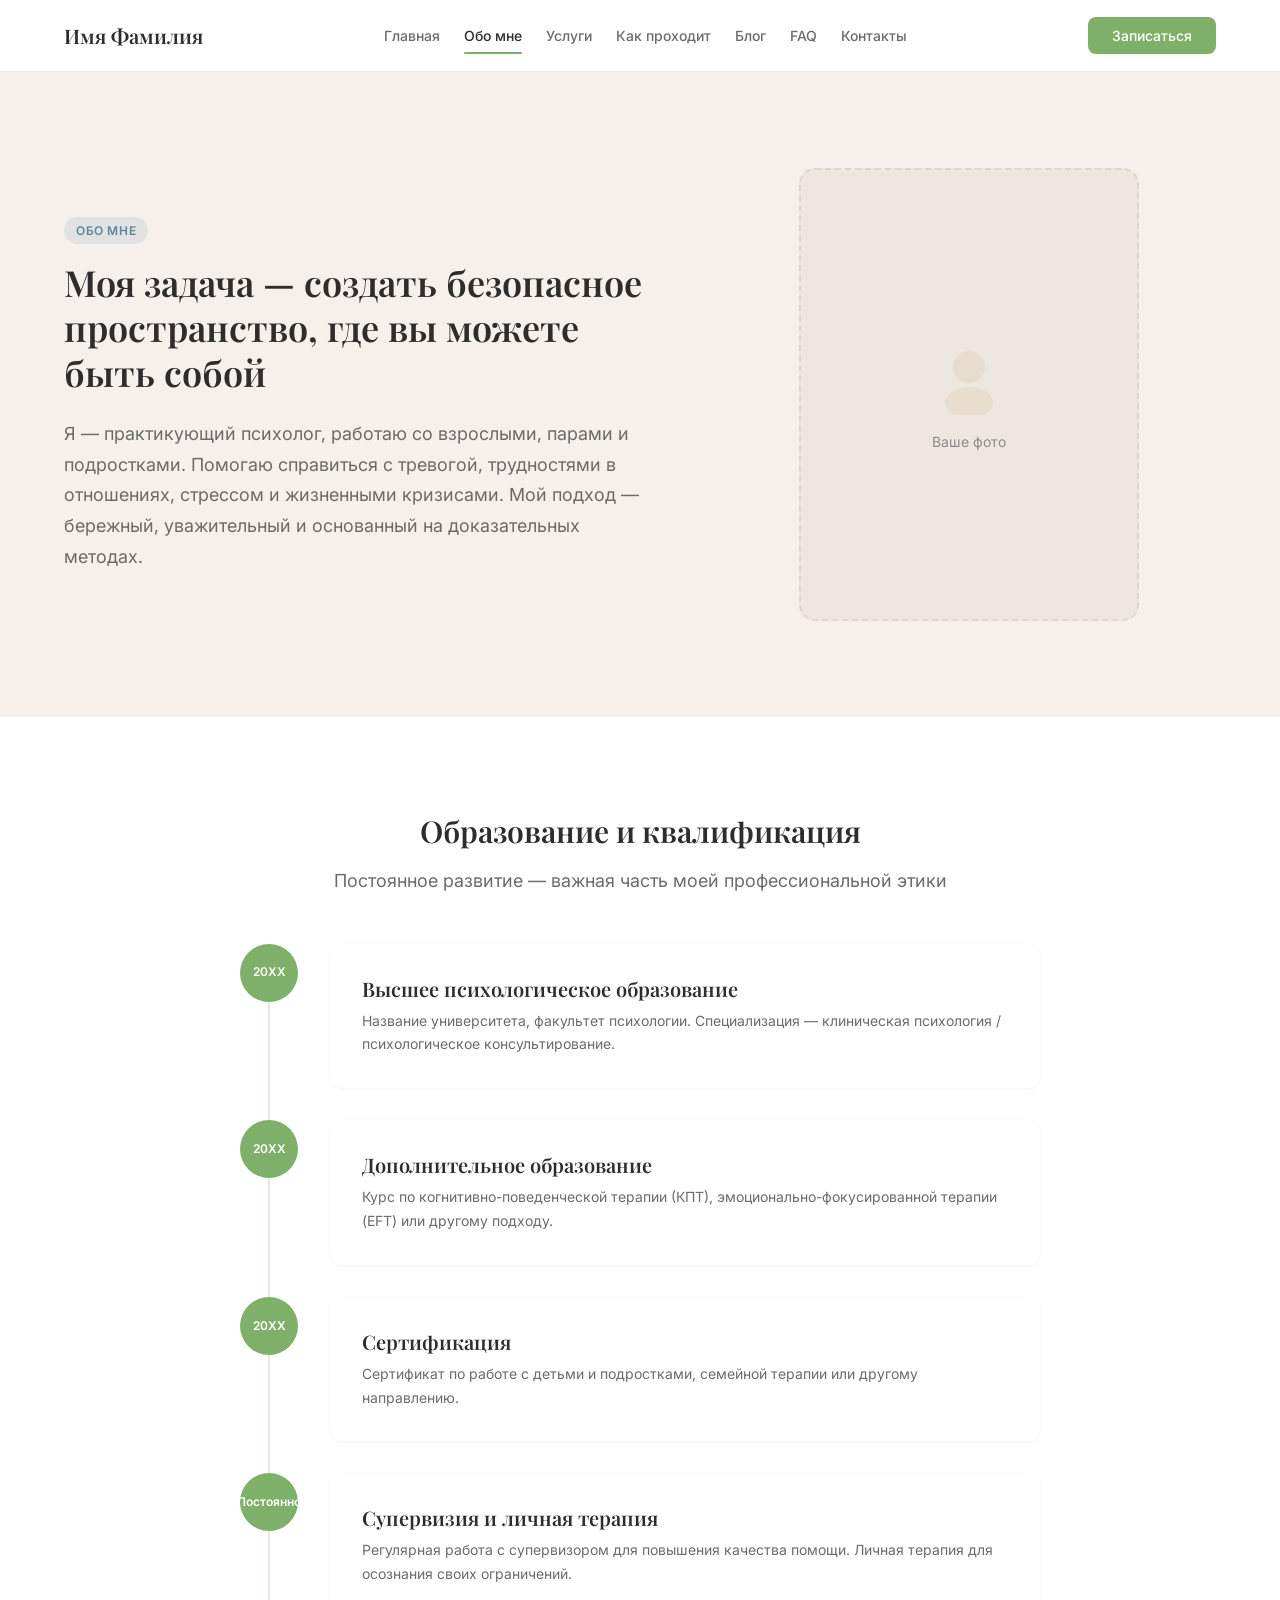
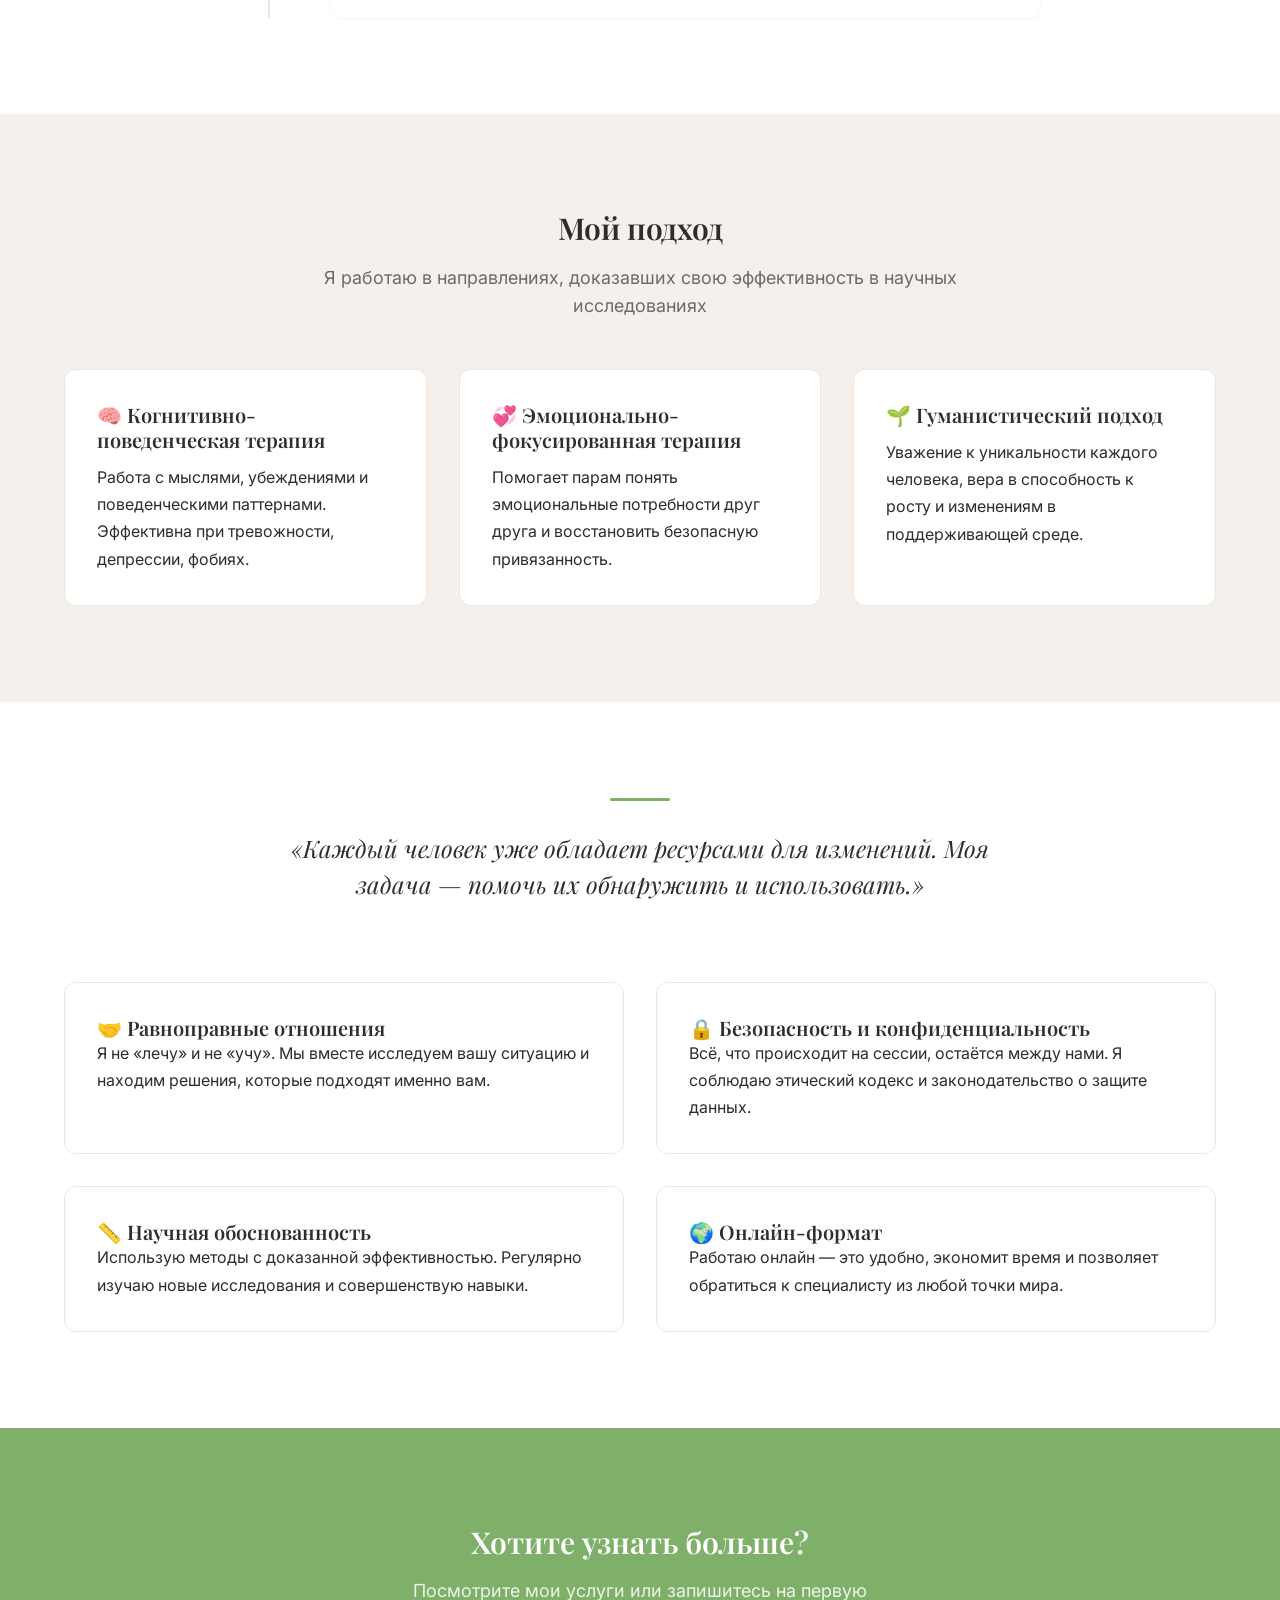
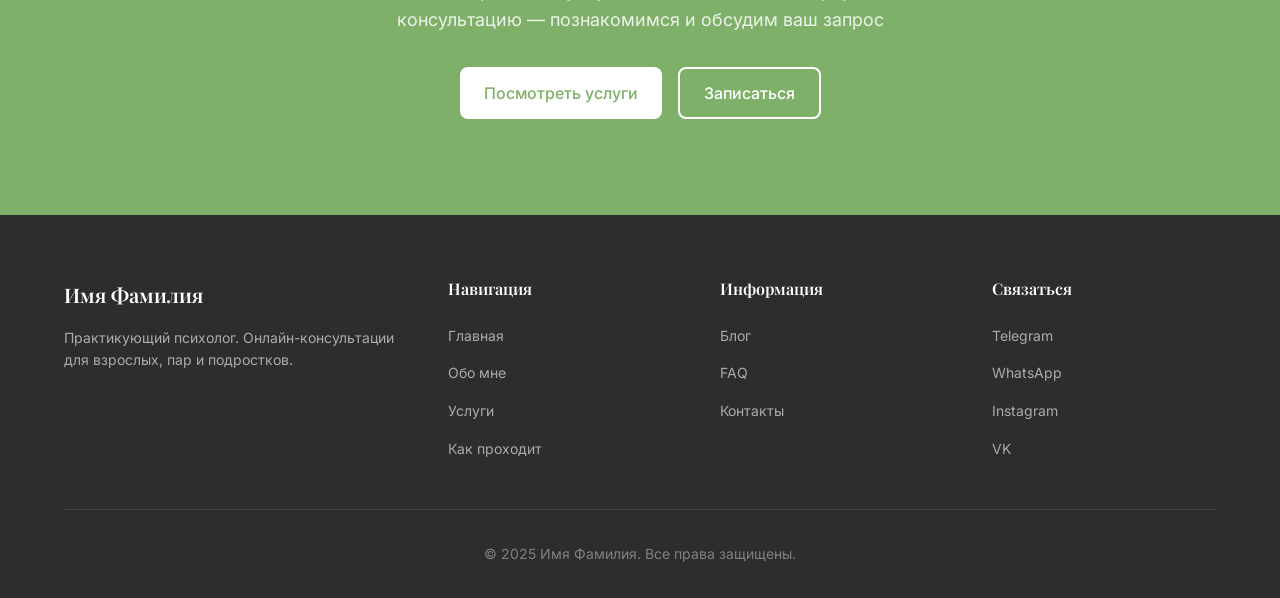
==== site/about.html @ a3698bfa "Initial commit: psychologist website" ====
<!DOCTYPE html>
<html lang="ru">
<head>
  <meta charset="UTF-8">
  <meta name="viewport" content="width=device-width, initial-scale=1.0">
  <meta name="description" content="Обо мне — образование, опыт, подход в работе психолога. Более X лет практики, регулярная супервизия, доказательные методы.">
  <meta property="og:title" content="Обо мне — Психолог онлайн">
  <meta property="og:description" content="Образование, опыт и подход в работе">
  <title>Обо мне — Психолог онлайн</title>
  <link rel="preconnect" href="https://fonts.googleapis.com">
  <link rel="preconnect" href="https://fonts.gstatic.com" crossorigin>
  <link href="https://fonts.googleapis.com/css2?family=Inter:wght@400;500;600&family=Playfair+Display:wght@500;600;700&display=swap" rel="stylesheet">
  <link rel="stylesheet" href="css/base.css">
  <link rel="stylesheet" href="css/components.css">
  <link rel="stylesheet" href="css/layout.css">
  <link rel="stylesheet" href="css/pages/about.css">
  <link rel="stylesheet" href="css/responsive.css">
</head>
<body>

  <!-- ========== HEADER ========== -->
  <header class="header">
    <div class="container header__inner">
      <a href="index.html" class="header__logo">Имя Фамилия</a>
      <nav class="header__nav">
        <ul class="header__nav-list">
          <li><a href="index.html" class="header__nav-link">Главная</a></li>
          <li><a href="about.html" class="header__nav-link header__nav-link--active">Обо мне</a></li>
          <li><a href="services.html" class="header__nav-link">Услуги</a></li>
          <li><a href="how-it-works.html" class="header__nav-link">Как проходит</a></li>
          <li><a href="blog.html" class="header__nav-link">Блог</a></li>
          <li><a href="faq.html" class="header__nav-link">FAQ</a></li>
          <li><a href="contact.html" class="header__nav-link">Контакты</a></li>
        </ul>
      </nav>
      <a href="contact.html" class="btn btn--primary header__cta">Записаться</a>
      <button class="burger" aria-label="Открыть меню">
        <span class="burger__line"></span>
        <span class="burger__line"></span>
        <span class="burger__line"></span>
      </button>
    </div>
  </header>

  <!-- Mobile Menu -->
  <div class="mobile-menu">
    <ul class="mobile-menu__list">
      <li><a href="index.html" class="mobile-menu__link">Главная</a></li>
      <li><a href="about.html" class="mobile-menu__link">Обо мне</a></li>
      <li><a href="services.html" class="mobile-menu__link">Услуги</a></li>
      <li><a href="how-it-works.html" class="mobile-menu__link">Как проходит</a></li>
      <li><a href="blog.html" class="mobile-menu__link">Блог</a></li>
      <li><a href="faq.html" class="mobile-menu__link">FAQ</a></li>
      <li><a href="contact.html" class="mobile-menu__link">Контакты</a></li>
    </ul>
    <a href="contact.html" class="btn btn--primary btn--full mobile-menu__cta">Записаться на консультацию</a>
  </div>

  <!-- ========== HERO ========== -->
  <section class="page-hero">
    <div class="container">
      <div class="page-hero__inner">
        <div class="page-hero__content">
          <span class="badge badge--blue">Обо мне</span>
          <h1>Моя задача — создать безопасное пространство, где вы можете быть собой</h1>
          <p>
            Я — практикующий психолог, работаю со взрослыми, парами и подростками.
            Помогаю справиться с тревогой, трудностями в отношениях, стрессом и жизненными кризисами.
            Мой подход — бережный, уважительный и основанный на доказательных методах.
          </p>
        </div>
        <div class="page-hero__image">
          <div class="page-hero__image-placeholder">
            <svg viewBox="0 0 200 200" fill="none" xmlns="http://www.w3.org/2000/svg">
              <circle cx="100" cy="80" r="40" fill="#D4A574" opacity="0.3"/>
              <ellipse cx="100" cy="170" rx="60" ry="40" fill="#D4A574" opacity="0.3"/>
            </svg>
            <span>Ваше фото</span>
          </div>
        </div>
      </div>
    </div>
  </section>

  <!-- ========== EDUCATION ========== -->
  <section class="section section--bg">
    <div class="container">
      <div class="section__header">
        <h2 class="section__title">Образование и квалификация</h2>
        <p class="section__subtitle">Постоянное развитие — важная часть моей профессиональной этики</p>
      </div>
      <div class="timeline">
        <div class="timeline__item">
          <div class="timeline__year">20XX</div>
          <div class="timeline__content card">
            <h4>Высшее психологическое образование</h4>
            <p>Название университета, факультет психологии. Специализация — клиническая психология / психологическое консультирование.</p>
          </div>
        </div>
        <div class="timeline__item">
          <div class="timeline__year">20XX</div>
          <div class="timeline__content card">
            <h4>Дополнительное образование</h4>
            <p>Курс по когнитивно-поведенческой терапии (КПТ), эмоционально-фокусированной терапии (EFT) или другому подходу.</p>
          </div>
        </div>
        <div class="timeline__item">
          <div class="timeline__year">20XX</div>
          <div class="timeline__content card">
            <h4>Сертификация</h4>
            <p>Сертификат по работе с детьми и подростками, семейной терапии или другому направлению.</p>
          </div>
        </div>
        <div class="timeline__item">
          <div class="timeline__year">Постоянно</div>
          <div class="timeline__content card">
            <h4>Супервизия и личная терапия</h4>
            <p>Регулярная работа с супервизором для повышения качества помощи. Личная терапия для осознания своих ограничений.</p>
          </div>
        </div>
      </div>
    </div>
  </section>

  <!-- ========== APPROACH ========== -->
  <section class="section">
    <div class="container">
      <div class="section__header">
        <h2 class="section__title">Мой подход</h2>
        <p class="section__subtitle">Я работаю в направлениях, доказавших свою эффективность в научных исследованиях</p>
      </div>
      <div class="grid grid--3">
        <div class="card card--flat">
          <h3 style="font-size: var(--text-xl); margin-bottom: var(--space-sm);">🧠 Когнитивно-поведенческая терапия</h3>
          <p>Работа с мыслями, убеждениями и поведенческими паттернами. Эффективна при тревожности, депрессии, фобиях.</p>
        </div>
        <div class="card card--flat">
          <h3 style="font-size: var(--text-xl); margin-bottom: var(--space-sm);">💞 Эмоционально-фокусированная терапия</h3>
          <p>Помогает парам понять эмоциональные потребности друг друга и восстановить безопасную привязанность.</p>
        </div>
        <div class="card card--flat">
          <h3 style="font-size: var(--text-xl); margin-bottom: var(--space-sm);">🌱 Гуманистический подход</h3>
          <p>Уважение к уникальности каждого человека, вера в способность к росту и изменениям в поддерживающей среде.</p>
        </div>
      </div>
    </div>
  </section>

  <!-- ========== PHILOSOPHY ========== -->
  <section class="section section--bg">
    <div class="container">
      <div class="philosophy">
        <blockquote class="philosophy__quote">
          «Каждый человек уже обладает ресурсами для изменений. Моя задача — помочь их обнаружить и использовать.»
        </blockquote>
        <div class="grid grid--2" style="margin-top: var(--space-2xl);">
          <div class="card card--flat">
            <h4>🤝 Равноправные отношения</h4>
            <p>Я не «лечу» и не «учу». Мы вместе исследуем вашу ситуацию и находим решения, которые подходят именно вам.</p>
          </div>
          <div class="card card--flat">
            <h4>🔒 Безопасность и конфиденциальность</h4>
            <p>Всё, что происходит на сессии, остаётся между нами. Я соблюдаю этический кодекс и законодательство о защите данных.</p>
          </div>
          <div class="card card--flat">
            <h4>📏 Научная обоснованность</h4>
            <p>Использую методы с доказанной эффективностью. Регулярно изучаю новые исследования и совершенствую навыки.</p>
          </div>
          <div class="card card--flat">
            <h4>🌍 Онлайн-формат</h4>
            <p>Работаю онлайн — это удобно, экономит время и позволяет обратиться к специалисту из любой точки мира.</p>
          </div>
        </div>
      </div>
    </div>
  </section>

  <!-- ========== CTA ========== -->
  <section class="section" style="background-color: var(--color-accent-green); color: #FFFFFF;">
    <div class="container text-center">
      <h2 class="section__title" style="color: #FFFFFF;">Хотите узнать больше?</h2>
      <p class="section__subtitle" style="color: rgba(255,255,255,0.85); max-width: 560px; margin: 0 auto var(--space-xl);">
        Посмотрите мои услуги или запишитесь на первую консультацию — познакомимся и обсудим ваш запрос
      </p>
      <div style="display: flex; gap: var(--space-md); justify-content: center; flex-wrap: wrap;">
        <a href="services.html" class="btn" style="background-color: #FFFFFF; color: var(--color-accent-green);">Посмотреть услуги</a>
        <a href="contact.html" class="btn btn--secondary" style="border-color: #FFFFFF; color: #FFFFFF;">Записаться</a>
      </div>
    </div>
  </section>

  <!-- ========== FOOTER ========== -->
  <footer class="footer">
    <div class="container">
      <div class="footer__inner">
        <div class="footer__brand">
          <div class="footer__logo">Имя Фамилия</div>
          <p>Практикующий психолог. Онлайн-консультации для взрослых, пар и подростков.</p>
        </div>
        <div>
          <h4 class="footer__title">Навигация</h4>
          <ul class="footer__list">
            <li><a href="index.html" class="footer__link">Главная</a></li>
            <li><a href="about.html" class="footer__link">Обо мне</a></li>
            <li><a href="services.html" class="footer__link">Услуги</a></li>
            <li><a href="how-it-works.html" class="footer__link">Как проходит</a></li>
          </ul>
        </div>
        <div>
          <h4 class="footer__title">Информация</h4>
          <ul class="footer__list">
            <li><a href="blog.html" class="footer__link">Блог</a></li>
            <li><a href="faq.html" class="footer__link">FAQ</a></li>
            <li><a href="contact.html" class="footer__link">Контакты</a></li>
          </ul>
        </div>
        <div>
          <h4 class="footer__title">Связаться</h4>
          <ul class="footer__list">
            <li><a href="https://t.me/username" class="footer__link" target="_blank" rel="noopener">Telegram</a></li>
            <li><a href="https://wa.me/79001234567" class="footer__link" target="_blank" rel="noopener">WhatsApp</a></li>
            <li><a href="https://instagram.com/username" class="footer__link" target="_blank" rel="noopener">Instagram</a></li>
            <li><a href="https://vk.com/username" class="footer__link" target="_blank" rel="noopener">VK</a></li>
          </ul>
        </div>
      </div>
      <div class="footer__bottom">
        <p>&copy; 2025 Имя Фамилия. Все права защищены.</p>
      </div>
    </div>
  </footer>

  <script src="js/main.js"></script>
</body>
</html>
---- site/css/base.css ----
/* ============================================
   BASE STYLES & CSS CUSTOM PROPERTIES
   Сайт психолога — базовые стили
   ============================================ */

/* --- Reset & Base --- */
*,
*::before,
*::after {
  box-sizing: border-box;
  margin: 0;
  padding: 0;
}

html {
  font-size: 100%;
  scroll-behavior: smooth;
  -webkit-font-smoothing: antialiased;
  -moz-osx-font-smoothing: grayscale;
}

body {
  font-family: var(--font-body);
  font-size: var(--text-base);
  line-height: 1.6;
  color: var(--color-text-primary);
  background-color: var(--color-bg-primary);
}

img {
  max-width: 100%;
  height: auto;
  display: block;
}

a {
  color: inherit;
  text-decoration: none;
  transition: color var(--transition-fast);
}

a:hover {
  color: var(--color-accent-green);
}

ul,
ol {
  list-style: none;
}

button {
  font: inherit;
  cursor: pointer;
  border: none;
  background: none;
}

input,
textarea,
select {
  font: inherit;
}

/* --- CSS Custom Properties --- */
:root {
  /* Colors */
  --color-bg-primary: #F5F0EB;
  --color-bg-secondary: #FFFFFF;
  --color-bg-accent: #EDE7E0;
  --color-text-primary: #2D2D2D;
  --color-text-secondary: #6B6B6B;
  --color-text-light: #8A8A8A;
  --color-accent-green: #7FB069;
  --color-accent-green-hover: #6A9A56;
  --color-accent-blue: #6B9DAD;
  --color-accent-blue-hover: #5A8A9A;
  --color-accent-warm: #D4A574;
  --color-border: #E0D5CC;
  --color-border-light: #EDE7E0;

  /* Typography */
  --font-body: 'Inter', system-ui, -apple-system, BlinkMacSystemFont, 'Segoe UI', Roboto, sans-serif;
  --font-heading: 'Playfair Display', Georgia, 'Times New Roman', serif;

  --text-xs: 0.75rem;    /* 12px */
  --text-sm: 0.875rem;   /* 14px */
  --text-base: 1rem;     /* 16px */
  --text-lg: 1.125rem;   /* 18px */
  --text-xl: 1.25rem;    /* 20px */
  --text-2xl: 1.5rem;    /* 24px */
  --text-3xl: 1.875rem;  /* 30px */
  --text-4xl: 2.25rem;   /* 36px */
  --text-5xl: 3rem;      /* 48px */

  /* Spacing */
  --space-2xs: 0.25rem;  /* 4px */
  --space-xs: 0.5rem;    /* 8px */
  --space-sm: 0.75rem;   /* 12px */
  --space-md: 1rem;      /* 16px */
  --space-lg: 1.5rem;    /* 24px */
  --space-xl: 2rem;      /* 32px */
  --space-2xl: 3rem;     /* 48px */
  --space-3xl: 4rem;     /* 64px */
  --space-4xl: 6rem;     /* 96px */

  /* Border Radius */
  --radius-sm: 6px;
  --radius-md: 8px;
  --radius-lg: 12px;
  --radius-xl: 16px;
  --radius-full: 9999px;

  /* Shadows */
  --shadow-sm: 0 1px 3px rgba(45, 45, 45, 0.06);
  --shadow-md: 0 4px 12px rgba(45, 45, 45, 0.08);
  --shadow-lg: 0 8px 24px rgba(45, 45, 45, 0.1);
  --shadow-xl: 0 12px 32px rgba(45, 45, 45, 0.12);

  /* Transitions */
  --transition-fast: 150ms ease;
  --transition-base: 250ms ease;
  --transition-slow: 400ms ease;

  /* Z-index layers */
  --z-dropdown: 100;
  --z-sticky: 200;
  --z-overlay: 300;
  --z-modal: 400;
  --z-toast: 500;

  /* Layout */
  --max-width: 1200px;
  --header-height: 72px;
}

/* --- Typography --- */
h1,
h2,
h3,
h4,
h5,
h6 {
  font-family: var(--font-heading);
  font-weight: 600;
  line-height: 1.25;
  color: var(--color-text-primary);
}

h1 {
  font-size: var(--text-4xl);
}

h2 {
  font-size: var(--text-3xl);
}

h3 {
  font-size: var(--text-2xl);
}

h4 {
  font-size: var(--text-xl);
}

p {
  margin-bottom: var(--space-md);
  line-height: 1.7;
}

p:last-child {
  margin-bottom: 0;
}

/* --- Utility Classes --- */
.container {
  width: 100%;
  max-width: var(--max-width);
  margin: 0 auto;
  padding: 0 var(--space-lg);
}

.text-center {
  text-align: center;
}

.sr-only {
  position: absolute;
  width: 1px;
  height: 1px;
  padding: 0;
  margin: -1px;
  overflow: hidden;
  clip: rect(0, 0, 0, 0);
  white-space: nowrap;
  border: 0;
}
---- site/css/components.css ----
/* ============================================
   COMPONENTS
   Кнопки, карточки, формы и др.
   ============================================ */

/* --- Page Hero (shared across pages) --- */
.page-hero {
    padding: var(--space-4xl) 0;
}

.page-hero__center {
    text-align: center;
    max-width: 700px;
    margin: 0 auto;
}

.page-hero__center .badge {
    margin-bottom: var(--space-md);
    display: inline-block;
}

.page-hero__center h1 {
    margin-bottom: var(--space-md);
}

.page-hero__center p {
    font-size: var(--text-lg);
    color: var(--color-text-secondary);
    line-height: 1.7;
}

@media (max-width: 767px) {
    .page-hero {
        padding: var(--space-2xl) 0;
    }

    .page-hero__center h1 {
        font-size: var(--text-2xl);
    }

    .page-hero__center p {
        font-size: var(--text-base);
    }
}

/* --- Buttons --- */
.btn {
    display: inline-flex;
    align-items: center;
    justify-content: center;
    gap: var(--space-xs);
    padding: var(--space-sm) var(--space-lg);
    font-size: var(--text-base);
    font-weight: 500;
    line-height: 1.5;
    border-radius: var(--radius-md);
    transition: all var(--transition-base);
    cursor: pointer;
    text-align: center;
    white-space: nowrap;
}

.btn--primary {
    background-color: var(--color-accent-green);
    color: #ffffff;
    box-shadow: var(--shadow-sm);
}

.btn--primary:hover {
    background-color: var(--color-accent-green-hover);
    box-shadow: var(--shadow-md);
    transform: translateY(-1px);
    color: #ffffff;
}

.btn--secondary {
    background-color: transparent;
    color: var(--color-accent-green);
    border: 2px solid var(--color-accent-green);
}

.btn--secondary:hover {
    background-color: var(--color-accent-green);
    color: #ffffff;
}

.btn--warm {
    background-color: var(--color-accent-warm);
    color: #ffffff;
    box-shadow: var(--shadow-sm);
}

.btn--warm:hover {
    background-color: #c49462;
    box-shadow: var(--shadow-md);
    transform: translateY(-1px);
    color: #ffffff;
}

.btn--large {
    padding: var(--space-md) var(--space-xl);
    font-size: var(--text-lg);
}

.btn--full {
    width: 100%;
}

/* --- Card --- */
.card {
    background-color: var(--color-bg-secondary);
    border-radius: var(--radius-lg);
    padding: var(--space-xl);
    box-shadow: var(--shadow-sm);
    transition:
        box-shadow var(--transition-base),
        transform var(--transition-base);
}

.card:hover {
    box-shadow: var(--shadow-md);
    transform: translateY(-2px);
}

.card--flat {
    box-shadow: none;
    border: 1px solid var(--color-border-light);
}

.card--flat:hover {
    transform: none;
    border-color: var(--color-border);
}

/* --- Service Card --- */
.service-card {
    background-color: var(--color-bg-secondary);
    border-radius: var(--radius-lg);
    padding: var(--space-xl);
    box-shadow: var(--shadow-sm);
    transition: all var(--transition-base);
    text-align: center;
}

.service-card:hover {
    box-shadow: var(--shadow-md);
    transform: translateY(-4px);
}

.service-card__icon {
    width: 56px;
    height: 56px;
    margin: 0 auto var(--space-lg);
    background-color: var(--color-bg-accent);
    border-radius: var(--radius-lg);
    display: flex;
    align-items: center;
    justify-content: center;
    font-size: var(--text-2xl);
}

.service-card__title {
    font-family: var(--font-heading);
    font-size: var(--text-xl);
    margin-bottom: var(--space-sm);
}

.service-card__text {
    color: var(--color-text-secondary);
    font-size: var(--text-sm);
    line-height: 1.6;
    margin-bottom: var(--space-md);
}

.service-card__link {
    color: var(--color-accent-green);
    font-weight: 500;
    font-size: var(--text-sm);
}

.service-card__link:hover {
    color: var(--color-accent-green-hover);
}

/* --- Section --- */
.section {
    padding: var(--space-4xl) 0;
}

.section--sm {
    padding: var(--space-3xl) 0;
}

.section--bg {
    background-color: var(--color-bg-secondary);
}

.section__header {
    text-align: center;
    max-width: 680px;
    margin: 0 auto var(--space-2xl);
}

.section__title {
    margin-bottom: var(--space-md);
}

.section__subtitle {
    color: var(--color-text-secondary);
    font-size: var(--text-lg);
    line-height: 1.6;
}

/* --- Messenger Buttons --- */
.messenger-links {
    display: flex;
    flex-wrap: wrap;
    gap: var(--space-md);
    justify-content: center;
}

.messenger-link {
    display: inline-flex;
    align-items: center;
    gap: var(--space-xs);
    padding: var(--space-sm) var(--space-lg);
    border-radius: var(--radius-full);
    font-size: var(--text-sm);
    font-weight: 500;
    transition: all var(--transition-base);
    text-decoration: none;
}

.messenger-link:hover {
    transform: translateY(-2px);
    text-decoration: none;
}

.messenger-link--telegram {
    background-color: #e8f5fe;
    color: #2aabee;
}

.messenger-link--telegram:hover {
    background-color: #2aabee;
    color: #ffffff;
}

.messenger-link--whatsapp {
    background-color: #e8f8ea;
    color: #25d366;
}

.messenger-link--whatsapp:hover {
    background-color: #25d366;
    color: #ffffff;
}

.messenger-link--instagram {
    background-color: #fdf0f5;
    color: #e4405f;
}

.messenger-link--instagram:hover {
    background-color: #e4405f;
    color: #ffffff;
}

.messenger-link--vk {
    background-color: #ebf0f6;
    color: #4c75a3;
}

.messenger-link--vk:hover {
    background-color: #4c75a3;
    color: #ffffff;
}

.messenger-link--max {
    background-color: #fff3e6;
    color: #f57c00;
}

.messenger-link--max:hover {
    background-color: #f57c00;
    color: #ffffff;
}

.messenger-link__icon {
    width: 20px;
    height: 20px;
}

/* --- Form --- */
.form {
    max-width: 500px;
    margin: 0 auto;
}

.form__group {
    margin-bottom: var(--space-lg);
}

.form__label {
    display: block;
    margin-bottom: var(--space-xs);
    font-size: var(--text-sm);
    font-weight: 500;
    color: var(--color-text-primary);
}

.form__input,
.form__textarea,
.form__select {
    width: 100%;
    padding: var(--space-sm) var(--space-md);
    border: 1px solid var(--color-border);
    border-radius: var(--radius-sm);
    background-color: var(--color-bg-secondary);
    color: var(--color-text-primary);
    transition:
        border-color var(--transition-fast),
        box-shadow var(--transition-fast);
}

.form__input:focus,
.form__textarea:focus,
.form__select:focus {
    outline: none;
    border-color: var(--color-accent-green);
    box-shadow: 0 0 0 3px rgba(127, 176, 105, 0.15);
}

.form__textarea {
    min-height: 120px;
    resize: vertical;
}

.form__error {
    color: #e53935;
    font-size: var(--text-xs);
    margin-top: var(--space-2xs);
}

/* --- Badge --- */
.badge {
    display: inline-block;
    padding: var(--space-2xs) var(--space-sm);
    font-size: var(--text-xs);
    font-weight: 600;
    text-transform: uppercase;
    letter-spacing: 0.05em;
    border-radius: var(--radius-full);
}

.badge--green {
    background-color: rgba(127, 176, 105, 0.15);
    color: var(--color-accent-green-hover);
}

.badge--blue {
    background-color: rgba(107, 157, 173, 0.15);
    color: var(--color-accent-blue-hover);
}

.badge--warm {
    background-color: rgba(212, 165, 116, 0.15);
    color: #b0844f;
}

/* --- Divider --- */
.divider {
    height: 1px;
    background-color: var(--color-border-light);
    border: none;
    margin: var(--space-2xl) 0;
}
---- site/css/layout.css ----
/* ============================================
   LAYOUT
   Хедер, футер, сетка
   ============================================ */

/* --- Header --- */
.header {
  position: sticky;
  top: 0;
  z-index: var(--z-sticky);
  background-color: var(--color-bg-secondary);
  border-bottom: 1px solid var(--color-border-light);
  height: var(--header-height);
}

.header__inner {
  display: flex;
  align-items: center;
  justify-content: space-between;
  height: 100%;
}

.header__logo {
  font-family: var(--font-heading);
  font-size: var(--text-xl);
  font-weight: 600;
  color: var(--color-text-primary);
}

.header__logo:hover {
  color: var(--color-accent-green);
}

.header__nav {
  display: flex;
  align-items: center;
  gap: var(--space-xl);
}

.header__nav-list {
  display: flex;
  gap: var(--space-lg);
}

.header__nav-link {
  font-size: var(--text-sm);
  font-weight: 500;
  color: var(--color-text-secondary);
  padding: var(--space-xs) 0;
  position: relative;
  transition: color var(--transition-fast);
}

.header__nav-link:hover,
.header__nav-link--active {
  color: var(--color-text-primary);
}

.header__nav-link--active::after {
  content: '';
  position: absolute;
  bottom: -2px;
  left: 0;
  right: 0;
  height: 2px;
  background-color: var(--color-accent-green);
  border-radius: 1px;
}

.header__cta {
  padding: var(--space-xs) var(--space-lg);
  font-size: var(--text-sm);
}

/* --- Burger Menu --- */
.burger {
  display: none;
  flex-direction: column;
  gap: 5px;
  padding: var(--space-xs);
  cursor: pointer;
}

.burger__line {
  display: block;
  width: 24px;
  height: 2px;
  background-color: var(--color-text-primary);
  border-radius: 2px;
  transition: all var(--transition-base);
}

.burger--active .burger__line:nth-child(1) {
  transform: translateY(7px) rotate(45deg);
}

.burger--active .burger__line:nth-child(2) {
  opacity: 0;
}

.burger--active .burger__line:nth-child(3) {
  transform: translateY(-7px) rotate(-45deg);
}

/* --- Mobile Menu --- */
.mobile-menu {
  display: none;
  position: fixed;
  top: var(--header-height);
  left: 0;
  right: 0;
  bottom: 0;
  background-color: var(--color-bg-secondary);
  padding: var(--space-xl);
  z-index: var(--z-sticky);
  overflow-y: auto;
}

.mobile-menu--open {
  display: block;
}

.mobile-menu__list {
  display: flex;
  flex-direction: column;
  gap: var(--space-lg);
}

.mobile-menu__link {
  display: block;
  font-size: var(--text-lg);
  font-weight: 500;
  padding: var(--space-sm) 0;
  border-bottom: 1px solid var(--color-border-light);
  color: var(--color-text-primary);
}

.mobile-menu__cta {
  margin-top: var(--space-xl);
}

/* --- Footer --- */
.footer {
  background-color: var(--color-text-primary);
  color: rgba(255, 255, 255, 0.7);
  padding: var(--space-3xl) 0 var(--space-xl);
}

.footer__inner {
  display: grid;
  grid-template-columns: 1.5fr 1fr 1fr 1fr;
  gap: var(--space-2xl);
}

.footer__brand p {
  color: rgba(255, 255, 255, 0.6);
  font-size: var(--text-sm);
  margin-top: var(--space-md);
  line-height: 1.6;
}

.footer__logo {
  font-family: var(--font-heading);
  font-size: var(--text-xl);
  font-weight: 600;
  color: #FFFFFF;
}

.footer__title {
  font-family: var(--font-heading);
  font-size: var(--text-base);
  font-weight: 600;
  color: #FFFFFF;
  margin-bottom: var(--space-lg);
}

.footer__list {
  display: flex;
  flex-direction: column;
  gap: var(--space-sm);
}

.footer__link {
  font-size: var(--text-sm);
  color: rgba(255, 255, 255, 0.6);
  transition: color var(--transition-fast);
}

.footer__link:hover {
  color: #FFFFFF;
}

.footer__bottom {
  margin-top: var(--space-2xl);
  padding-top: var(--space-xl);
  border-top: 1px solid rgba(255, 255, 255, 0.1);
  text-align: center;
  font-size: var(--text-sm);
  color: rgba(255, 255, 255, 0.4);
}

/* --- Grid --- */
.grid {
  display: grid;
  gap: var(--space-xl);
}

.grid--2 {
  grid-template-columns: repeat(2, 1fr);
}

.grid--3 {
  grid-template-columns: repeat(3, 1fr);
}

.grid--4 {
  grid-template-columns: repeat(4, 1fr);
}

.grid--center {
  align-items: center;
}

/* --- Flex --- */
.flex {
  display: flex;
}

.flex--center {
  align-items: center;
  justify-content: center;
}

.flex--between {
  justify-content: space-between;
}

.flex--wrap {
  flex-wrap: wrap;
}

.flex--column {
  flex-direction: column;
}

.flex--gap-sm {
  gap: var(--space-sm);
}

.flex--gap-md {
  gap: var(--space-md);
}

.flex--gap-lg {
  gap: var(--space-lg);
}

.flex--gap-xl {
  gap: var(--space-xl);
}
---- site/css/pages/about.css ----
/* ============================================
   ABOUT PAGE STYLES
   Страница «Обо мне»
   ============================================ */

/* --- Page Hero --- */
.page-hero {
  padding: var(--space-4xl) 0;
}

.page-hero__inner {
  display: grid;
  grid-template-columns: 1.2fr 1fr;
  gap: var(--space-3xl);
  align-items: center;
}

.page-hero__content .badge {
  margin-bottom: var(--space-md);
  display: inline-block;
}

.page-hero__content h1 {
  margin-bottom: var(--space-lg);
  font-size: var(--text-4xl);
}

.page-hero__content p {
  font-size: var(--text-lg);
  color: var(--color-text-secondary);
  line-height: 1.7;
}

.page-hero__image {
  display: flex;
  justify-content: center;
}

.page-hero__image-placeholder {
  width: 100%;
  max-width: 340px;
  aspect-ratio: 3 / 4;
  background-color: var(--color-bg-accent);
  border-radius: var(--radius-xl);
  display: flex;
  flex-direction: column;
  align-items: center;
  justify-content: center;
  gap: var(--space-md);
  color: var(--color-text-light);
  font-size: var(--text-sm);
  border: 2px dashed var(--color-border);
}

.page-hero__image-placeholder svg {
  width: 80px;
  height: 80px;
  opacity: 0.5;
}

/* --- Timeline --- */
.timeline {
  max-width: 800px;
  margin: 0 auto;
  position: relative;
}

.timeline::before {
  content: '';
  position: absolute;
  left: 28px;
  top: 0;
  bottom: 0;
  width: 2px;
  background-color: var(--color-border-light);
}

.timeline__item {
  display: flex;
  gap: var(--space-xl);
  margin-bottom: var(--space-xl);
  position: relative;
}

.timeline__item:last-child {
  margin-bottom: 0;
}

.timeline__year {
  flex-shrink: 0;
  width: 58px;
  height: 58px;
  border-radius: var(--radius-full);
  background-color: var(--color-accent-green);
  color: #FFFFFF;
  display: flex;
  align-items: center;
  justify-content: center;
  font-size: var(--text-xs);
  font-weight: 600;
  text-align: center;
  line-height: 1.2;
  z-index: 1;
}

.timeline__content {
  flex: 1;
}

.timeline__content h4 {
  margin-bottom: var(--space-xs);
}

.timeline__content p {
  font-size: var(--text-sm);
  color: var(--color-text-secondary);
  margin: 0;
}

/* --- Philosophy --- */
.philosophy__quote {
  font-family: var(--font-heading);
  font-size: var(--text-2xl);
  font-style: italic;
  color: var(--color-text-primary);
  text-align: center;
  max-width: 700px;
  margin: 0 auto;
  line-height: 1.5;
  position: relative;
  padding: var(--space-xl) 0;
}

.philosophy__quote::before {
  content: '';
  position: absolute;
  top: 0;
  left: 50%;
  transform: translateX(-50%);
  width: 60px;
  height: 3px;
  background-color: var(--color-accent-green);
  border-radius: 2px;
}
---- site/css/responsive.css ----
/* ============================================
   RESPONSIVE
   Адаптивность для мобильных и планшетов
   ============================================ */

/* --- Tablet: 768px – 1023px --- */
@media (max-width: 1023px) {
    /* Typography */
    h1 {
        font-size: var(--text-3xl);
    }

    h2 {
        font-size: var(--text-2xl);
    }

    h3 {
        font-size: var(--text-xl);
    }

    /* Sections */
    .section {
        padding: var(--space-3xl) 0;
    }

    .section--sm {
        padding: var(--space-2xl) 0;
    }

    /* Grid */
    .grid--3,
    .grid--4 {
        grid-template-columns: repeat(2, 1fr);
    }

    /* Testimonials */
    .testimonials__grid {
        grid-template-columns: repeat(2, 1fr);
    }

    /* Footer */
    .footer__inner {
        grid-template-columns: 1fr 1fr;
        gap: var(--space-xl);
    }

    /* Header */
    .header__nav {
        display: none;
    }

    .header__cta {
        display: none;
    }

    .burger {
        display: flex;
    }
}

/* --- Mobile: < 768px --- */
@media (max-width: 767px) {
    /* Typography */
    h1 {
        font-size: var(--text-2xl);
    }

    h2 {
        font-size: var(--text-xl);
    }

    h3 {
        font-size: var(--text-lg);
    }

    :root {
        --text-base: 0.9375rem;
    }

    /* Container */
    .container {
        padding: 0 var(--space-md);
    }

    /* Sections */
    .section {
        padding: var(--space-2xl) 0;
    }

    .section--sm {
        padding: var(--space-xl) 0;
    }

    .section__header {
        margin-bottom: var(--space-xl);
    }

    /* Grid */
    .grid--2,
    .grid--3,
    .grid--4 {
        grid-template-columns: 1fr;
    }

    /* Testimonials */
    .testimonials__grid {
        grid-template-columns: 1fr;
    }

    /* Hero */
    .hero__inner {
        grid-template-columns: 1fr;
        text-align: center;
    }

    .hero__image {
        order: -1;
    }

    .hero__image-placeholder {
        max-width: 240px;
        margin: 0 auto;
    }

    /* Footer */
    .footer__inner {
        grid-template-columns: 1fr;
        gap: var(--space-xl);
    }

    /* Header */
    .header {
        height: 64px;
    }

    :root {
        --header-height: 64px;
    }

    .header__logo {
        font-size: var(--text-lg);
    }

    /* Buttons */
    .btn--large {
        padding: var(--space-sm) var(--space-lg);
        font-size: var(--text-base);
    }

    /* Messenger links */
    .messenger-links {
        flex-direction: column;
        align-items: stretch;
    }

    .messenger-link {
        justify-content: center;
    }

    /* Hero */
    .hero__content {
        text-align: center;
    }

    .hero__buttons {
        flex-direction: column;
        align-items: center;
    }

    .hero__buttons .btn {
        width: 100%;
        max-width: 280px;
    }

    /* Service card */
    .service-card {
        padding: var(--space-lg);
    }

    /* Form */
    .form {
        max-width: 100%;
    }
}

/* --- Small mobile: < 480px --- */
@media (max-width: 479px) {
    h1 {
        font-size: var(--text-xl);
    }

    .section__subtitle {
        font-size: var(--text-base);
    }

    .btn {
        padding: var(--space-xs) var(--space-md);
        font-size: var(--text-sm);
    }

    .card {
        padding: var(--space-md);
    }

    .service-card__icon {
        width: 48px;
        height: 48px;
        font-size: var(--text-xl);
    }
}

/* --- Print --- */
@media print {
    .header,
    .footer,
    .burger,
    .mobile-menu {
        display: none !important;
    }

    body {
        background: #fff;
        color: #000;
    }

    a {
        color: #000;
    }

    .section {
        padding: 1rem 0;
    }
}
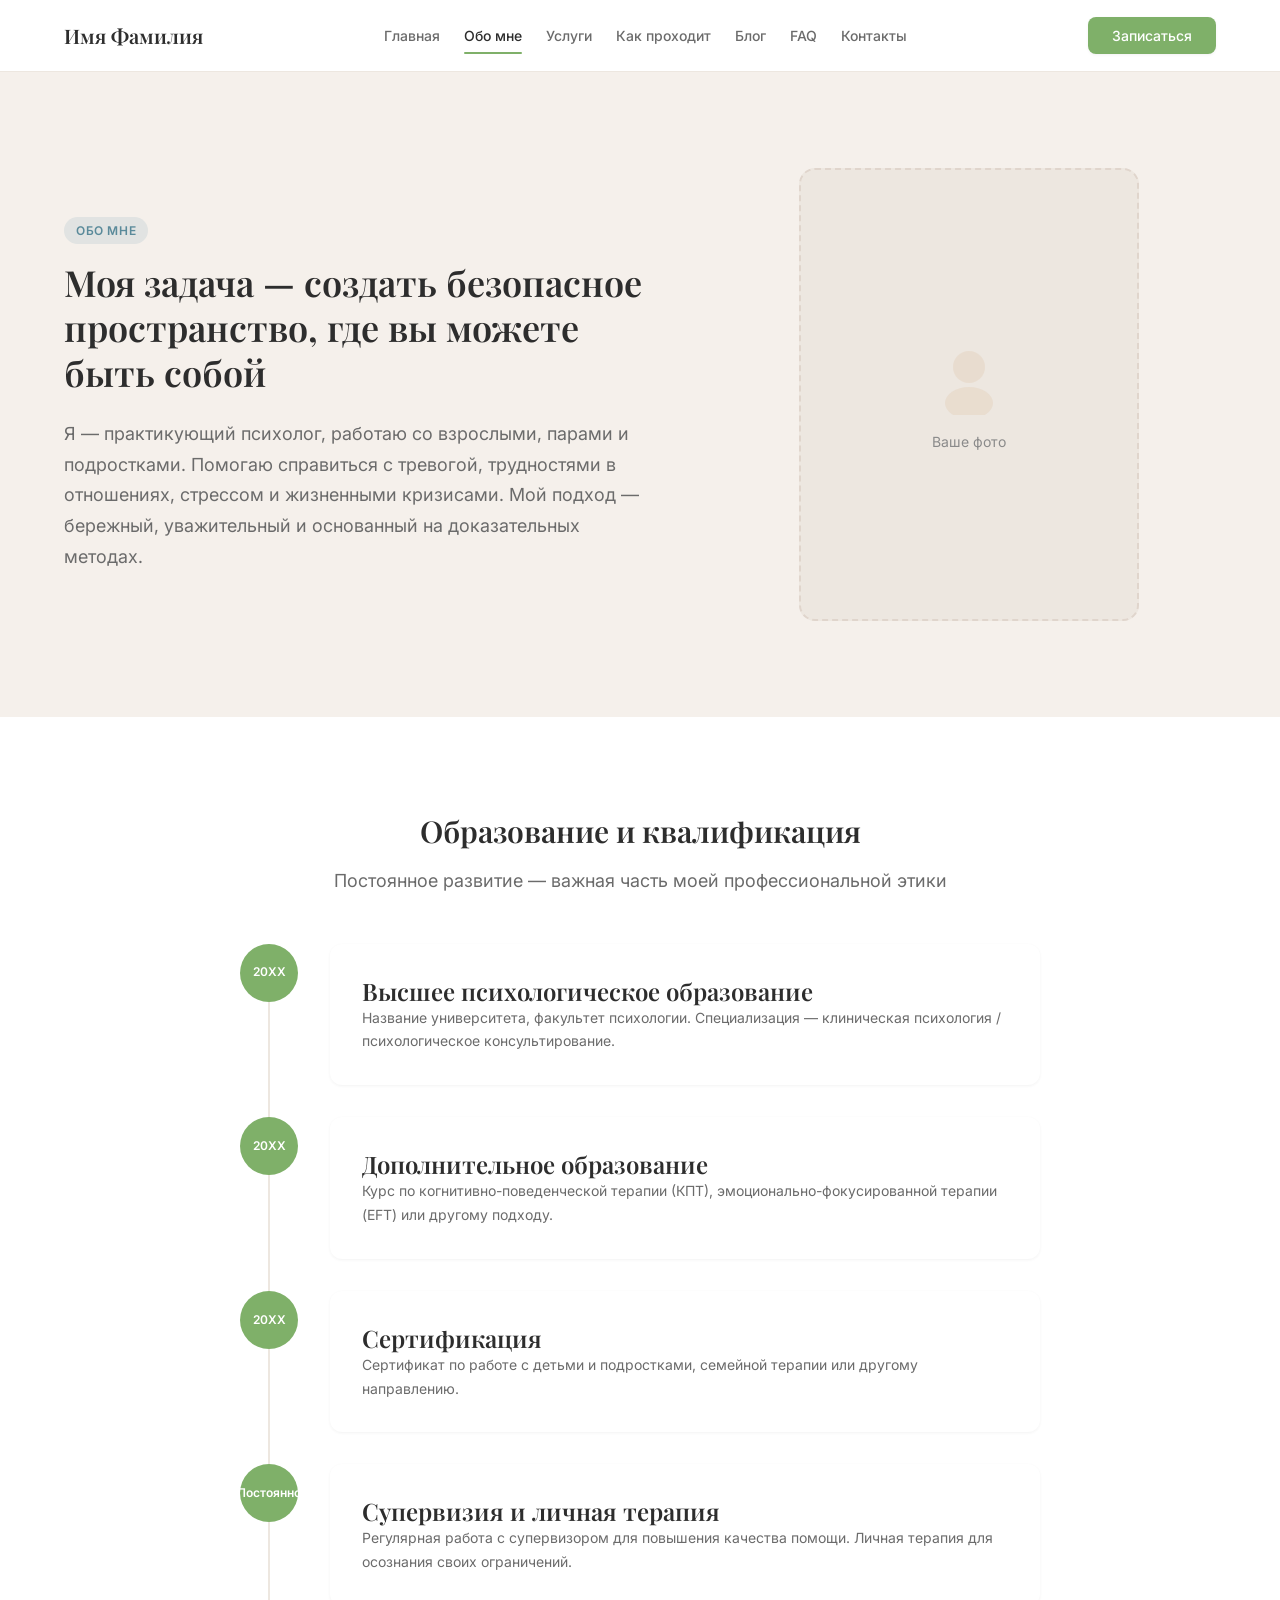
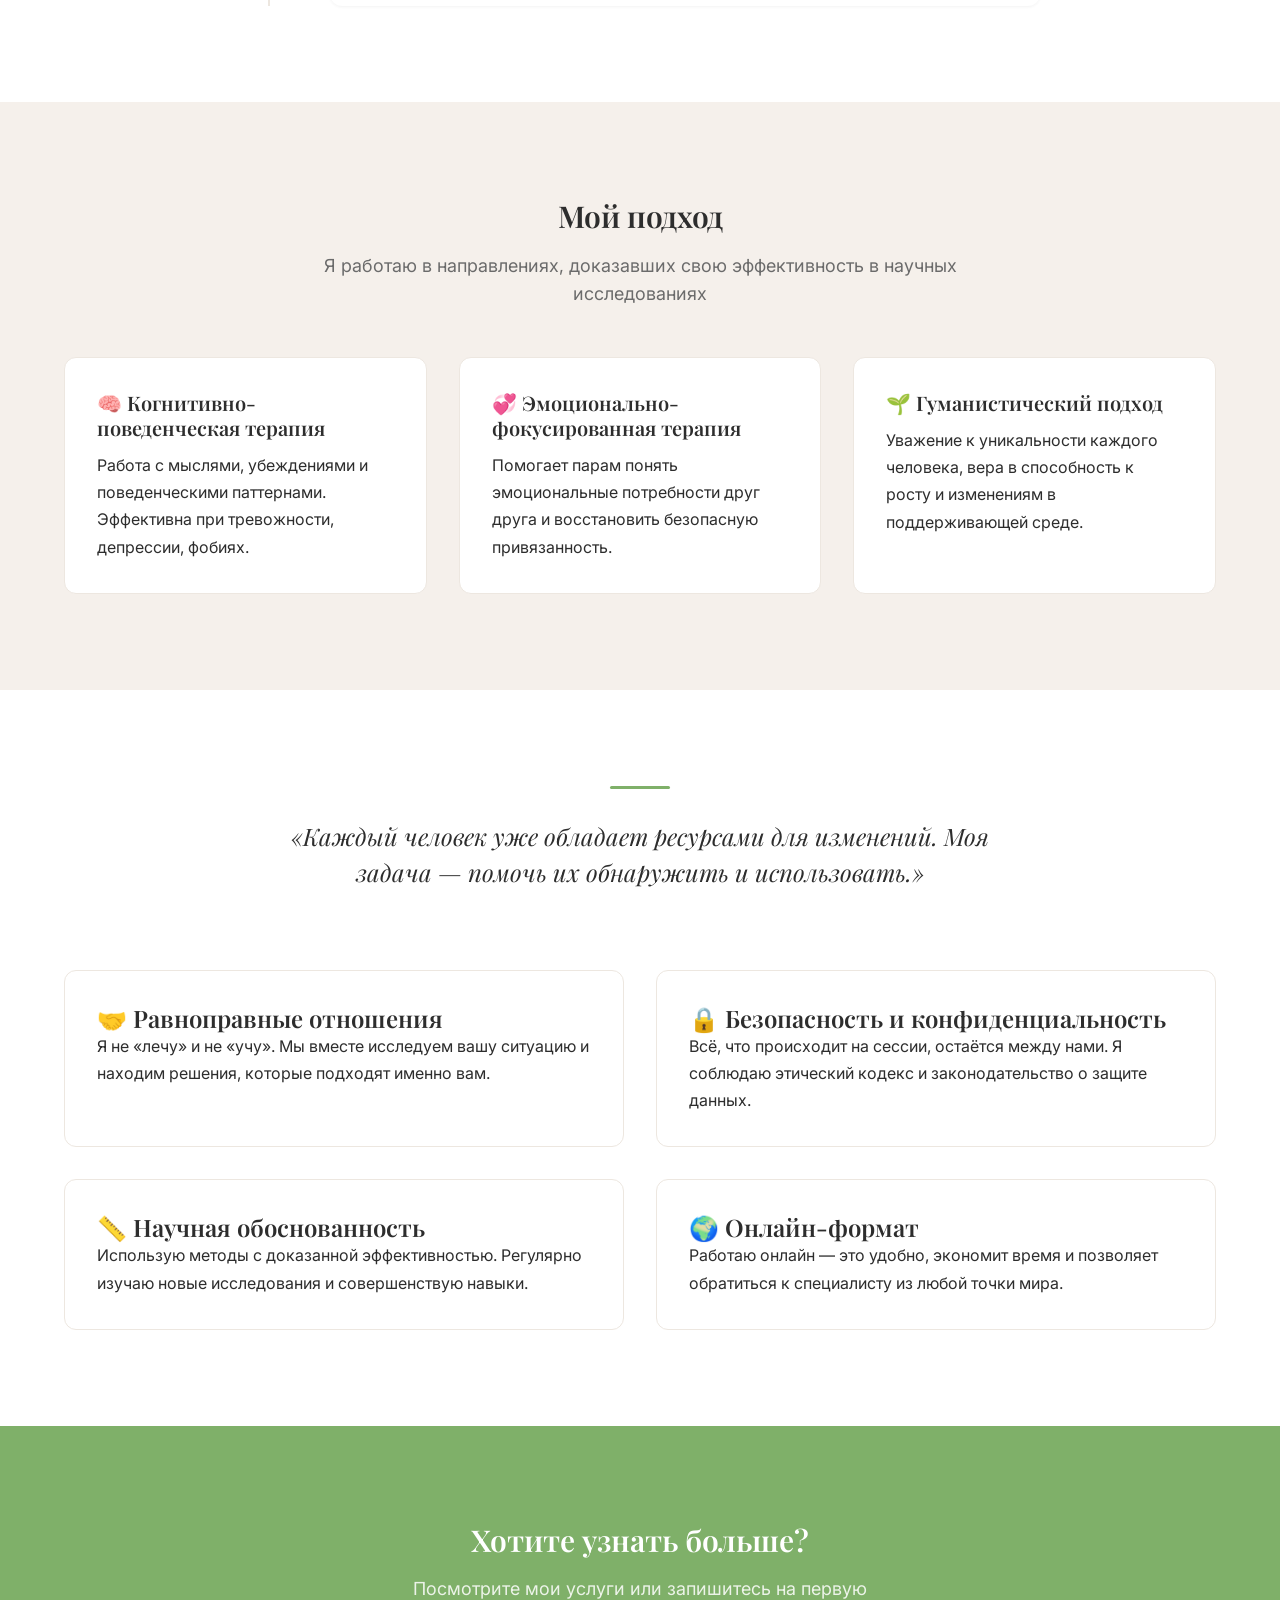
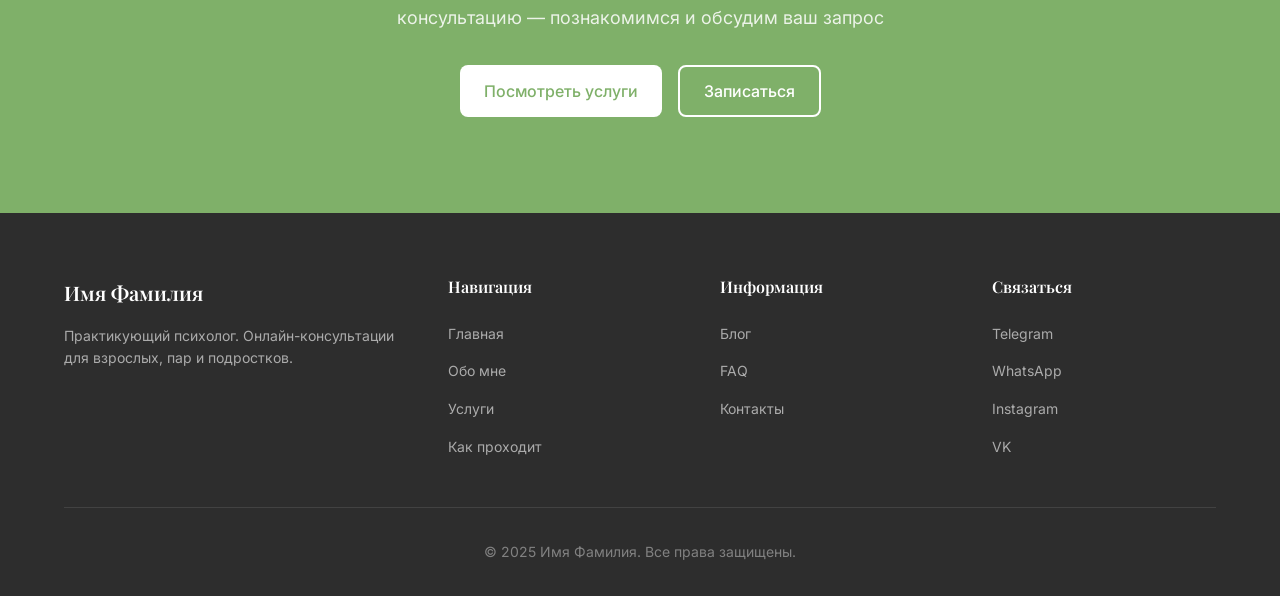
==== commit 1a2a543d: "SEO: OG tags, Schema.org, canonical, robots.txt, sitemap, heading fixes; QA: aria-expanded, accessib" ====
--- a/site/about.html
+++ b/site/about.html
@@ -1,235 +1,501 @@
-<!DOCTYPE html>
+<!doctype html>
 <html lang="ru">
-<head>
-  <meta charset="UTF-8">
-  <meta name="viewport" content="width=device-width, initial-scale=1.0">
-  <meta name="description" content="Обо мне — образование, опыт, подход в работе психолога. Более X лет практики, регулярная супервизия, доказательные методы.">
-  <meta property="og:title" content="Обо мне — Психолог онлайн">
-  <meta property="og:description" content="Образование, опыт и подход в работе">
-  <title>Обо мне — Психолог онлайн</title>
-  <link rel="preconnect" href="https://fonts.googleapis.com">
-  <link rel="preconnect" href="https://fonts.gstatic.com" crossorigin>
-  <link href="https://fonts.googleapis.com/css2?family=Inter:wght@400;500;600&family=Playfair+Display:wght@500;600;700&display=swap" rel="stylesheet">
-  <link rel="stylesheet" href="css/base.css">
-  <link rel="stylesheet" href="css/components.css">
-  <link rel="stylesheet" href="css/layout.css">
-  <link rel="stylesheet" href="css/pages/about.css">
-  <link rel="stylesheet" href="css/responsive.css">
-</head>
-<body>
-
-  <!-- ========== HEADER ========== -->
-  <header class="header">
-    <div class="container header__inner">
-      <a href="index.html" class="header__logo">Имя Фамилия</a>
-      <nav class="header__nav">
-        <ul class="header__nav-list">
-          <li><a href="index.html" class="header__nav-link">Главная</a></li>
-          <li><a href="about.html" class="header__nav-link header__nav-link--active">Обо мне</a></li>
-          <li><a href="services.html" class="header__nav-link">Услуги</a></li>
-          <li><a href="how-it-works.html" class="header__nav-link">Как проходит</a></li>
-          <li><a href="blog.html" class="header__nav-link">Блог</a></li>
-          <li><a href="faq.html" class="header__nav-link">FAQ</a></li>
-          <li><a href="contact.html" class="header__nav-link">Контакты</a></li>
-        </ul>
-      </nav>
-      <a href="contact.html" class="btn btn--primary header__cta">Записаться</a>
-      <button class="burger" aria-label="Открыть меню">
-        <span class="burger__line"></span>
-        <span class="burger__line"></span>
-        <span class="burger__line"></span>
-      </button>
-    </div>
-  </header>
-
-  <!-- Mobile Menu -->
-  <div class="mobile-menu">
-    <ul class="mobile-menu__list">
-      <li><a href="index.html" class="mobile-menu__link">Главная</a></li>
-      <li><a href="about.html" class="mobile-menu__link">Обо мне</a></li>
-      <li><a href="services.html" class="mobile-menu__link">Услуги</a></li>
-      <li><a href="how-it-works.html" class="mobile-menu__link">Как проходит</a></li>
-      <li><a href="blog.html" class="mobile-menu__link">Блог</a></li>
-      <li><a href="faq.html" class="mobile-menu__link">FAQ</a></li>
-      <li><a href="contact.html" class="mobile-menu__link">Контакты</a></li>
-    </ul>
-    <a href="contact.html" class="btn btn--primary btn--full mobile-menu__cta">Записаться на консультацию</a>
-  </div>
-
-  <!-- ========== HERO ========== -->
-  <section class="page-hero">
-    <div class="container">
-      <div class="page-hero__inner">
-        <div class="page-hero__content">
-          <span class="badge badge--blue">Обо мне</span>
-          <h1>Моя задача — создать безопасное пространство, где вы можете быть собой</h1>
-          <p>
-            Я — практикующий психолог, работаю со взрослыми, парами и подростками.
-            Помогаю справиться с тревогой, трудностями в отношениях, стрессом и жизненными кризисами.
-            Мой подход — бережный, уважительный и основанный на доказательных методах.
-          </p>
+    <head>
+        <meta charset="UTF-8" />
+        <meta name="viewport" content="width=device-width, initial-scale=1.0" />
+        <meta
+            name="description"
+            content="Обо мне — образование, опыт, подход в работе психолога. Более X лет практики, регулярная супервизия, доказательные методы."
+        />
+        <meta property="og:title" content="Обо мне — Психолог онлайн" />
+        <meta
+            property="og:description"
+            content="Образование, опыт и подход в работе"
+        />
+        <meta property="og:type" content="website" />
+        <meta property="og:url" content="/about.html" />
+        <meta property="og:locale" content="ru_RU" />
+        <link rel="canonical" href="/about.html" />
+        <link rel="icon" href="img/favicon.svg" type="image/svg+xml" />
+        <title>Обо мне — Психолог онлайн</title>
+        <script type="application/ld+json">
+            {
+                "@context": "https://schema.org",
+                "@type": "Person",
+                "name": "Имя Фамилия",
+                "jobTitle": "Психолог",
+                "description": "Практикующий психолог, работаю со взрослыми, парами и подростками. Помогаю справиться с тревогой, трудностями в отношениях, стрессом и жизненными кризисами.",
+                "url": "/about.html",
+                "sameAs": [
+                    "https://t.me/username",
+                    "https://wa.me/79001234567",
+                    "https://instagram.com/username",
+                    "https://vk.com/username"
+                ]
+            }
+        </script>
+        <link rel="preconnect" href="https://fonts.googleapis.com" />
+        <link rel="preconnect" href="https://fonts.gstatic.com" crossorigin />
+        <link
+            href="https://fonts.googleapis.com/css2?family=Inter:wght@400;500;600&family=Playfair+Display:wght@500;600;700&display=swap"
+            rel="stylesheet"
+        />
+        <link rel="stylesheet" href="css/base.css" />
+        <link rel="stylesheet" href="css/components.css" />
+        <link rel="stylesheet" href="css/layout.css" />
+        <link rel="stylesheet" href="css/pages/about.css" />
+        <link rel="stylesheet" href="css/responsive.css" />
+    </head>
+    <body>
+        <!-- ========== HEADER ========== -->
+        <header class="header">
+            <div class="container header__inner">
+                <a href="index.html" class="header__logo">Имя Фамилия</a>
+                <nav class="header__nav">
+                    <ul class="header__nav-list">
+                        <li>
+                            <a href="index.html" class="header__nav-link"
+                                >Главная</a
+                            >
+                        </li>
+                        <li>
+                            <a
+                                href="about.html"
+                                class="header__nav-link header__nav-link--active"
+                                >Обо мне</a
+                            >
+                        </li>
+                        <li>
+                            <a href="services.html" class="header__nav-link"
+                                >Услуги</a
+                            >
+                        </li>
+                        <li>
+                            <a href="how-it-works.html" class="header__nav-link"
+                                >Как проходит</a
+                            >
+                        </li>
+                        <li>
+                            <a href="blog.html" class="header__nav-link"
+                                >Блог</a
+                            >
+                        </li>
+                        <li>
+                            <a href="faq.html" class="header__nav-link">FAQ</a>
+                        </li>
+                        <li>
+                            <a href="contact.html" class="header__nav-link"
+                                >Контакты</a
+                            >
+                        </li>
+                    </ul>
+                </nav>
+                <a href="contact.html" class="btn btn--primary header__cta"
+                    >Записаться</a
+                >
+                <button class="burger" aria-label="Открыть меню">
+                    <span class="burger__line"></span>
+                    <span class="burger__line"></span>
+                    <span class="burger__line"></span>
+                </button>
+            </div>
+        </header>
+
+        <!-- Mobile Menu -->
+        <div class="mobile-menu">
+            <ul class="mobile-menu__list">
+                <li>
+                    <a href="index.html" class="mobile-menu__link">Главная</a>
+                </li>
+                <li>
+                    <a href="about.html" class="mobile-menu__link">Обо мне</a>
+                </li>
+                <li>
+                    <a href="services.html" class="mobile-menu__link">Услуги</a>
+                </li>
+                <li>
+                    <a href="how-it-works.html" class="mobile-menu__link"
+                        >Как проходит</a
+                    >
+                </li>
+                <li><a href="blog.html" class="mobile-menu__link">Блог</a></li>
+                <li><a href="faq.html" class="mobile-menu__link">FAQ</a></li>
+                <li>
+                    <a href="contact.html" class="mobile-menu__link"
+                        >Контакты</a
+                    >
+                </li>
+            </ul>
+            <a
+                href="contact.html"
+                class="btn btn--primary btn--full mobile-menu__cta"
+                >Записаться на консультацию</a
+            >
         </div>
-        <div class="page-hero__image">
-          <div class="page-hero__image-placeholder">
-            <svg viewBox="0 0 200 200" fill="none" xmlns="http://www.w3.org/2000/svg">
-              <circle cx="100" cy="80" r="40" fill="#D4A574" opacity="0.3"/>
-              <ellipse cx="100" cy="170" rx="60" ry="40" fill="#D4A574" opacity="0.3"/>
-            </svg>
-            <span>Ваше фото</span>
-          </div>
-        </div>
-      </div>
-    </div>
-  </section>
-
-  <!-- ========== EDUCATION ========== -->
-  <section class="section section--bg">
-    <div class="container">
-      <div class="section__header">
-        <h2 class="section__title">Образование и квалификация</h2>
-        <p class="section__subtitle">Постоянное развитие — важная часть моей профессиональной этики</p>
-      </div>
-      <div class="timeline">
-        <div class="timeline__item">
-          <div class="timeline__year">20XX</div>
-          <div class="timeline__content card">
-            <h4>Высшее психологическое образование</h4>
-            <p>Название университета, факультет психологии. Специализация — клиническая психология / психологическое консультирование.</p>
-          </div>
-        </div>
-        <div class="timeline__item">
-          <div class="timeline__year">20XX</div>
-          <div class="timeline__content card">
-            <h4>Дополнительное образование</h4>
-            <p>Курс по когнитивно-поведенческой терапии (КПТ), эмоционально-фокусированной терапии (EFT) или другому подходу.</p>
-          </div>
-        </div>
-        <div class="timeline__item">
-          <div class="timeline__year">20XX</div>
-          <div class="timeline__content card">
-            <h4>Сертификация</h4>
-            <p>Сертификат по работе с детьми и подростками, семейной терапии или другому направлению.</p>
-          </div>
-        </div>
-        <div class="timeline__item">
-          <div class="timeline__year">Постоянно</div>
-          <div class="timeline__content card">
-            <h4>Супервизия и личная терапия</h4>
-            <p>Регулярная работа с супервизором для повышения качества помощи. Личная терапия для осознания своих ограничений.</p>
-          </div>
-        </div>
-      </div>
-    </div>
-  </section>
-
-  <!-- ========== APPROACH ========== -->
-  <section class="section">
-    <div class="container">
-      <div class="section__header">
-        <h2 class="section__title">Мой подход</h2>
-        <p class="section__subtitle">Я работаю в направлениях, доказавших свою эффективность в научных исследованиях</p>
-      </div>
-      <div class="grid grid--3">
-        <div class="card card--flat">
-          <h3 style="font-size: var(--text-xl); margin-bottom: var(--space-sm);">🧠 Когнитивно-поведенческая терапия</h3>
-          <p>Работа с мыслями, убеждениями и поведенческими паттернами. Эффективна при тревожности, депрессии, фобиях.</p>
-        </div>
-        <div class="card card--flat">
-          <h3 style="font-size: var(--text-xl); margin-bottom: var(--space-sm);">💞 Эмоционально-фокусированная терапия</h3>
-          <p>Помогает парам понять эмоциональные потребности друг друга и восстановить безопасную привязанность.</p>
-        </div>
-        <div class="card card--flat">
-          <h3 style="font-size: var(--text-xl); margin-bottom: var(--space-sm);">🌱 Гуманистический подход</h3>
-          <p>Уважение к уникальности каждого человека, вера в способность к росту и изменениям в поддерживающей среде.</p>
-        </div>
-      </div>
-    </div>
-  </section>
-
-  <!-- ========== PHILOSOPHY ========== -->
-  <section class="section section--bg">
-    <div class="container">
-      <div class="philosophy">
-        <blockquote class="philosophy__quote">
-          «Каждый человек уже обладает ресурсами для изменений. Моя задача — помочь их обнаружить и использовать.»
-        </blockquote>
-        <div class="grid grid--2" style="margin-top: var(--space-2xl);">
-          <div class="card card--flat">
-            <h4>🤝 Равноправные отношения</h4>
-            <p>Я не «лечу» и не «учу». Мы вместе исследуем вашу ситуацию и находим решения, которые подходят именно вам.</p>
-          </div>
-          <div class="card card--flat">
-            <h4>🔒 Безопасность и конфиденциальность</h4>
-            <p>Всё, что происходит на сессии, остаётся между нами. Я соблюдаю этический кодекс и законодательство о защите данных.</p>
-          </div>
-          <div class="card card--flat">
-            <h4>📏 Научная обоснованность</h4>
-            <p>Использую методы с доказанной эффективностью. Регулярно изучаю новые исследования и совершенствую навыки.</p>
-          </div>
-          <div class="card card--flat">
-            <h4>🌍 Онлайн-формат</h4>
-            <p>Работаю онлайн — это удобно, экономит время и позволяет обратиться к специалисту из любой точки мира.</p>
-          </div>
-        </div>
-      </div>
-    </div>
-  </section>
-
-  <!-- ========== CTA ========== -->
-  <section class="section" style="background-color: var(--color-accent-green); color: #FFFFFF;">
-    <div class="container text-center">
-      <h2 class="section__title" style="color: #FFFFFF;">Хотите узнать больше?</h2>
-      <p class="section__subtitle" style="color: rgba(255,255,255,0.85); max-width: 560px; margin: 0 auto var(--space-xl);">
-        Посмотрите мои услуги или запишитесь на первую консультацию — познакомимся и обсудим ваш запрос
-      </p>
-      <div style="display: flex; gap: var(--space-md); justify-content: center; flex-wrap: wrap;">
-        <a href="services.html" class="btn" style="background-color: #FFFFFF; color: var(--color-accent-green);">Посмотреть услуги</a>
-        <a href="contact.html" class="btn btn--secondary" style="border-color: #FFFFFF; color: #FFFFFF;">Записаться</a>
-      </div>
-    </div>
-  </section>
-
-  <!-- ========== FOOTER ========== -->
-  <footer class="footer">
-    <div class="container">
-      <div class="footer__inner">
-        <div class="footer__brand">
-          <div class="footer__logo">Имя Фамилия</div>
-          <p>Практикующий психолог. Онлайн-консультации для взрослых, пар и подростков.</p>
-        </div>
-        <div>
-          <h4 class="footer__title">Навигация</h4>
-          <ul class="footer__list">
-            <li><a href="index.html" class="footer__link">Главная</a></li>
-            <li><a href="about.html" class="footer__link">Обо мне</a></li>
-            <li><a href="services.html" class="footer__link">Услуги</a></li>
-            <li><a href="how-it-works.html" class="footer__link">Как проходит</a></li>
-          </ul>
-        </div>
-        <div>
-          <h4 class="footer__title">Информация</h4>
-          <ul class="footer__list">
-            <li><a href="blog.html" class="footer__link">Блог</a></li>
-            <li><a href="faq.html" class="footer__link">FAQ</a></li>
-            <li><a href="contact.html" class="footer__link">Контакты</a></li>
-          </ul>
-        </div>
-        <div>
-          <h4 class="footer__title">Связаться</h4>
-          <ul class="footer__list">
-            <li><a href="https://t.me/username" class="footer__link" target="_blank" rel="noopener">Telegram</a></li>
-            <li><a href="https://wa.me/79001234567" class="footer__link" target="_blank" rel="noopener">WhatsApp</a></li>
-            <li><a href="https://instagram.com/username" class="footer__link" target="_blank" rel="noopener">Instagram</a></li>
-            <li><a href="https://vk.com/username" class="footer__link" target="_blank" rel="noopener">VK</a></li>
-          </ul>
-        </div>
-      </div>
-      <div class="footer__bottom">
-        <p>&copy; 2025 Имя Фамилия. Все права защищены.</p>
-      </div>
-    </div>
-  </footer>
-
-  <script src="js/main.js"></script>
-</body>
+
+        <!-- ========== HERO ========== -->
+        <section class="page-hero">
+            <div class="container">
+                <div class="page-hero__inner">
+                    <div class="page-hero__content">
+                        <span class="badge badge--blue">Обо мне</span>
+                        <h1>
+                            Моя задача — создать безопасное пространство, где вы
+                            можете быть собой
+                        </h1>
+                        <p>
+                            Я — практикующий психолог, работаю со взрослыми,
+                            парами и подростками. Помогаю справиться с тревогой,
+                            трудностями в отношениях, стрессом и жизненными
+                            кризисами. Мой подход — бережный, уважительный и
+                            основанный на доказательных методах.
+                        </p>
+                    </div>
+                    <div class="page-hero__image">
+                        <div class="page-hero__image-placeholder">
+                            <svg
+                                viewBox="0 0 200 200"
+                                fill="none"
+                                xmlns="http://www.w3.org/2000/svg"
+                            >
+                                <circle
+                                    cx="100"
+                                    cy="80"
+                                    r="40"
+                                    fill="#D4A574"
+                                    opacity="0.3"
+                                />
+                                <ellipse
+                                    cx="100"
+                                    cy="170"
+                                    rx="60"
+                                    ry="40"
+                                    fill="#D4A574"
+                                    opacity="0.3"
+                                />
+                            </svg>
+                            <span>Ваше фото</span>
+                        </div>
+                    </div>
+                </div>
+            </div>
+        </section>
+
+        <!-- ========== EDUCATION ========== -->
+        <section class="section section--bg">
+            <div class="container">
+                <div class="section__header">
+                    <h2 class="section__title">Образование и квалификация</h2>
+                    <p class="section__subtitle">
+                        Постоянное развитие — важная часть моей профессиональной
+                        этики
+                    </p>
+                </div>
+                <div class="timeline">
+                    <div class="timeline__item">
+                        <div class="timeline__year">20XX</div>
+                        <div class="timeline__content card">
+                            <h3>Высшее психологическое образование</h3>
+                            <p>
+                                Название университета, факультет психологии.
+                                Специализация — клиническая психология /
+                                психологическое консультирование.
+                            </p>
+                        </div>
+                    </div>
+                    <div class="timeline__item">
+                        <div class="timeline__year">20XX</div>
+                        <div class="timeline__content card">
+                            <h3>Дополнительное образование</h3>
+                            <p>
+                                Курс по когнитивно-поведенческой терапии (КПТ),
+                                эмоционально-фокусированной терапии (EFT) или
+                                другому подходу.
+                            </p>
+                        </div>
+                    </div>
+                    <div class="timeline__item">
+                        <div class="timeline__year">20XX</div>
+                        <div class="timeline__content card">
+                            <h3>Сертификация</h3>
+                            <p>
+                                Сертификат по работе с детьми и подростками,
+                                семейной терапии или другому направлению.
+                            </p>
+                        </div>
+                    </div>
+                    <div class="timeline__item">
+                        <div class="timeline__year">Постоянно</div>
+                        <div class="timeline__content card">
+                            <h3>Супервизия и личная терапия</h3>
+                            <p>
+                                Регулярная работа с супервизором для повышения
+                                качества помощи. Личная терапия для осознания
+                                своих ограничений.
+                            </p>
+                        </div>
+                    </div>
+                </div>
+            </div>
+        </section>
+
+        <!-- ========== APPROACH ========== -->
+        <section class="section">
+            <div class="container">
+                <div class="section__header">
+                    <h2 class="section__title">Мой подход</h2>
+                    <p class="section__subtitle">
+                        Я работаю в направлениях, доказавших свою эффективность
+                        в научных исследованиях
+                    </p>
+                </div>
+                <div class="grid grid--3">
+                    <div class="card card--flat">
+                        <h3
+                            style="
+                                font-size: var(--text-xl);
+                                margin-bottom: var(--space-sm);
+                            "
+                        >
+                            🧠 Когнитивно-поведенческая терапия
+                        </h3>
+                        <p>
+                            Работа с мыслями, убеждениями и поведенческими
+                            паттернами. Эффективна при тревожности, депрессии,
+                            фобиях.
+                        </p>
+                    </div>
+                    <div class="card card--flat">
+                        <h3
+                            style="
+                                font-size: var(--text-xl);
+                                margin-bottom: var(--space-sm);
+                            "
+                        >
+                            💞 Эмоционально-фокусированная терапия
+                        </h3>
+                        <p>
+                            Помогает парам понять эмоциональные потребности друг
+                            друга и восстановить безопасную привязанность.
+                        </p>
+                    </div>
+                    <div class="card card--flat">
+                        <h3
+                            style="
+                                font-size: var(--text-xl);
+                                margin-bottom: var(--space-sm);
+                            "
+                        >
+                            🌱 Гуманистический подход
+                        </h3>
+                        <p>
+                            Уважение к уникальности каждого человека, вера в
+                            способность к росту и изменениям в поддерживающей
+                            среде.
+                        </p>
+                    </div>
+                </div>
+            </div>
+        </section>
+
+        <!-- ========== PHILOSOPHY ========== -->
+        <section class="section section--bg">
+            <div class="container">
+                <div class="philosophy">
+                    <blockquote class="philosophy__quote">
+                        «Каждый человек уже обладает ресурсами для изменений.
+                        Моя задача — помочь их обнаружить и использовать.»
+                    </blockquote>
+                    <div
+                        class="grid grid--2"
+                        style="margin-top: var(--space-2xl)"
+                    >
+                        <div class="card card--flat">
+                            <h3>🤝 Равноправные отношения</h3>
+                            <p>
+                                Я не «лечу» и не «учу». Мы вместе исследуем вашу
+                                ситуацию и находим решения, которые подходят
+                                именно вам.
+                            </p>
+                        </div>
+                        <div class="card card--flat">
+                            <h3>🔒 Безопасность и конфиденциальность</h3>
+                            <p>
+                                Всё, что происходит на сессии, остаётся между
+                                нами. Я соблюдаю этический кодекс и
+                                законодательство о защите данных.
+                            </p>
+                        </div>
+                        <div class="card card--flat">
+                            <h3>📏 Научная обоснованность</h3>
+                            <p>
+                                Использую методы с доказанной эффективностью.
+                                Регулярно изучаю новые исследования и
+                                совершенствую навыки.
+                            </p>
+                        </div>
+                        <div class="card card--flat">
+                            <h3>🌍 Онлайн-формат</h3>
+                            <p>
+                                Работаю онлайн — это удобно, экономит время и
+                                позволяет обратиться к специалисту из любой
+                                точки мира.
+                            </p>
+                        </div>
+                    </div>
+                </div>
+            </div>
+        </section>
+
+        <!-- ========== CTA ========== -->
+        <section
+            class="section"
+            style="background-color: var(--color-accent-green); color: #ffffff"
+        >
+            <div class="container text-center">
+                <h2 class="section__title" style="color: #ffffff">
+                    Хотите узнать больше?
+                </h2>
+                <p
+                    class="section__subtitle"
+                    style="
+                        color: rgba(255, 255, 255, 0.85);
+                        max-width: 560px;
+                        margin: 0 auto var(--space-xl);
+                    "
+                >
+                    Посмотрите мои услуги или запишитесь на первую консультацию
+                    — познакомимся и обсудим ваш запрос
+                </p>
+                <div
+                    style="
+                        display: flex;
+                        gap: var(--space-md);
+                        justify-content: center;
+                        flex-wrap: wrap;
+                    "
+                >
+                    <a
+                        href="services.html"
+                        class="btn"
+                        style="
+                            background-color: #ffffff;
+                            color: var(--color-accent-green);
+                        "
+                        >Посмотреть услуги</a
+                    >
+                    <a
+                        href="contact.html"
+                        class="btn btn--secondary"
+                        style="border-color: #ffffff; color: #ffffff"
+                        >Записаться</a
+                    >
+                </div>
+            </div>
+        </section>
+
+        <!-- ========== FOOTER ========== -->
+        <footer class="footer">
+            <div class="container">
+                <div class="footer__inner">
+                    <div class="footer__brand">
+                        <div class="footer__logo">Имя Фамилия</div>
+                        <p>
+                            Практикующий психолог. Онлайн-консультации для
+                            взрослых, пар и подростков.
+                        </p>
+                    </div>
+                    <div>
+                        <h4 class="footer__title">Навигация</h4>
+                        <ul class="footer__list">
+                            <li>
+                                <a href="index.html" class="footer__link"
+                                    >Главная</a
+                                >
+                            </li>
+                            <li>
+                                <a href="about.html" class="footer__link"
+                                    >Обо мне</a
+                                >
+                            </li>
+                            <li>
+                                <a href="services.html" class="footer__link"
+                                    >Услуги</a
+                                >
+                            </li>
+                            <li>
+                                <a href="how-it-works.html" class="footer__link"
+                                    >Как проходит</a
+                                >
+                            </li>
+                        </ul>
+                    </div>
+                    <div>
+                        <h4 class="footer__title">Информация</h4>
+                        <ul class="footer__list">
+                            <li>
+                                <a href="blog.html" class="footer__link"
+                                    >Блог</a
+                                >
+                            </li>
+                            <li>
+                                <a href="faq.html" class="footer__link">FAQ</a>
+                            </li>
+                            <li>
+                                <a href="contact.html" class="footer__link"
+                                    >Контакты</a
+                                >
+                            </li>
+                        </ul>
+                    </div>
+                    <div>
+                        <h4 class="footer__title">Связаться</h4>
+                        <ul class="footer__list">
+                            <li>
+                                <a
+                                    href="https://t.me/username"
+                                    class="footer__link"
+                                    target="_blank"
+                                    rel="noopener"
+                                    >Telegram</a
+                                >
+                            </li>
+                            <li>
+                                <a
+                                    href="https://wa.me/79001234567"
+                                    class="footer__link"
+                                    target="_blank"
+                                    rel="noopener"
+                                    >WhatsApp</a
+                                >
+                            </li>
+                            <li>
+                                <a
+                                    href="https://instagram.com/username"
+                                    class="footer__link"
+                                    target="_blank"
+                                    rel="noopener"
+                                    >Instagram</a
+                                >
+                            </li>
+                            <li>
+                                <a
+                                    href="https://vk.com/username"
+                                    class="footer__link"
+                                    target="_blank"
+                                    rel="noopener"
+                                    >VK</a
+                                >
+                            </li>
+                        </ul>
+                    </div>
+                </div>
+                <div class="footer__bottom">
+                    <p>&copy; 2025 Имя Фамилия. Все права защищены.</p>
+                </div>
+            </div>
+        </footer>
+
+        <script src="js/main.js"></script>
+    </body>
 </html>
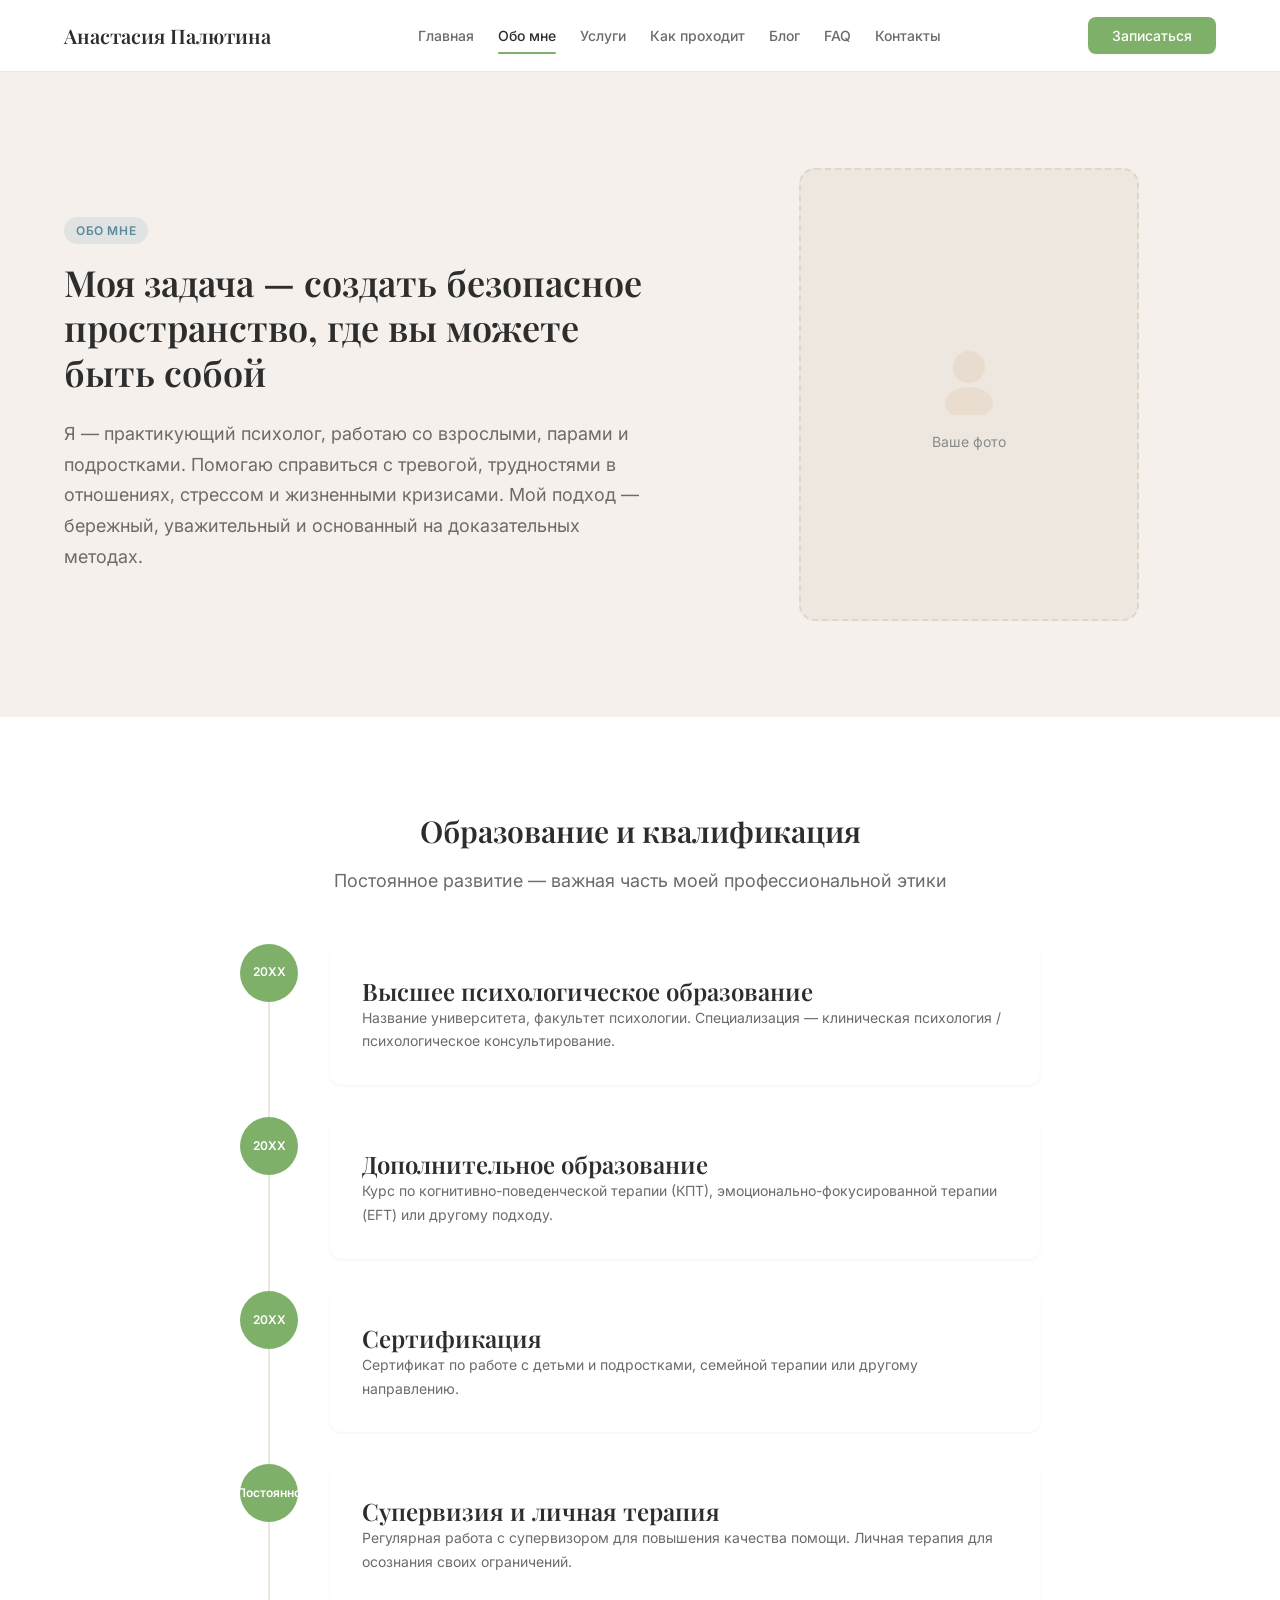
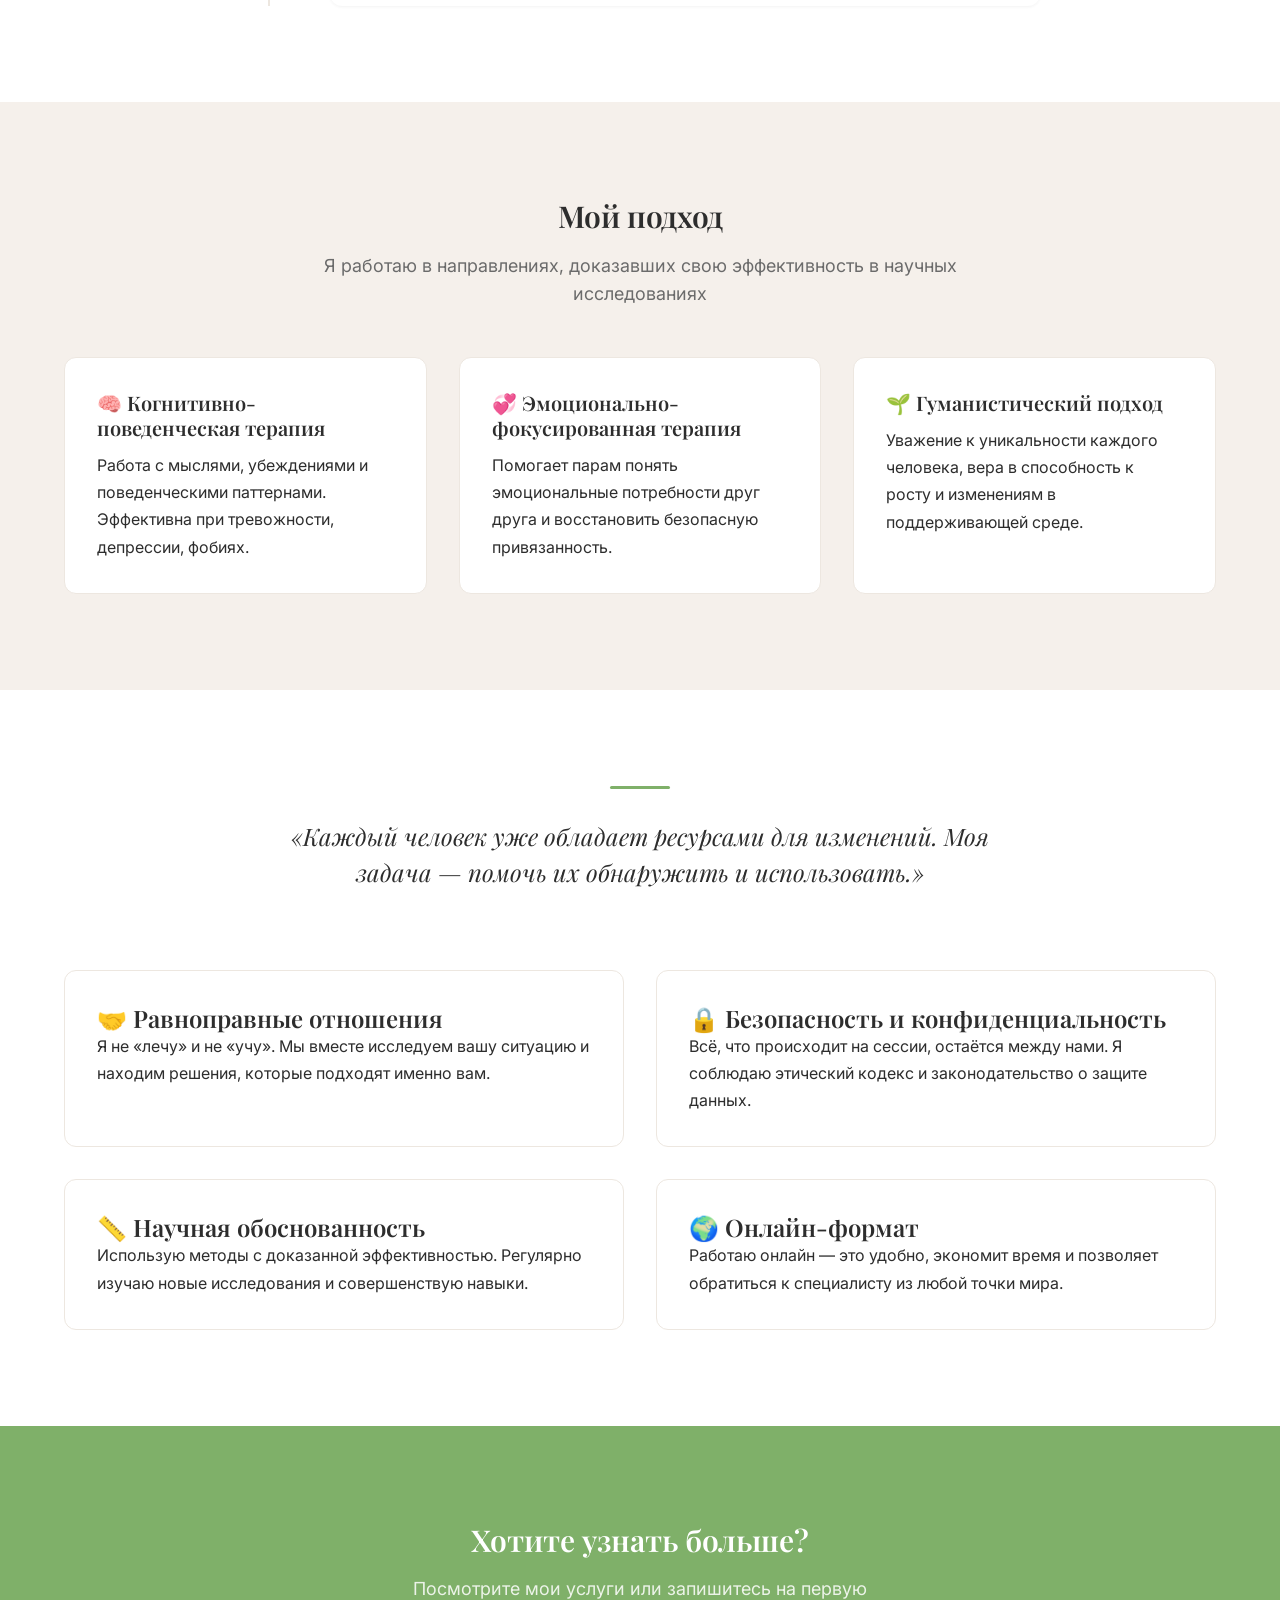
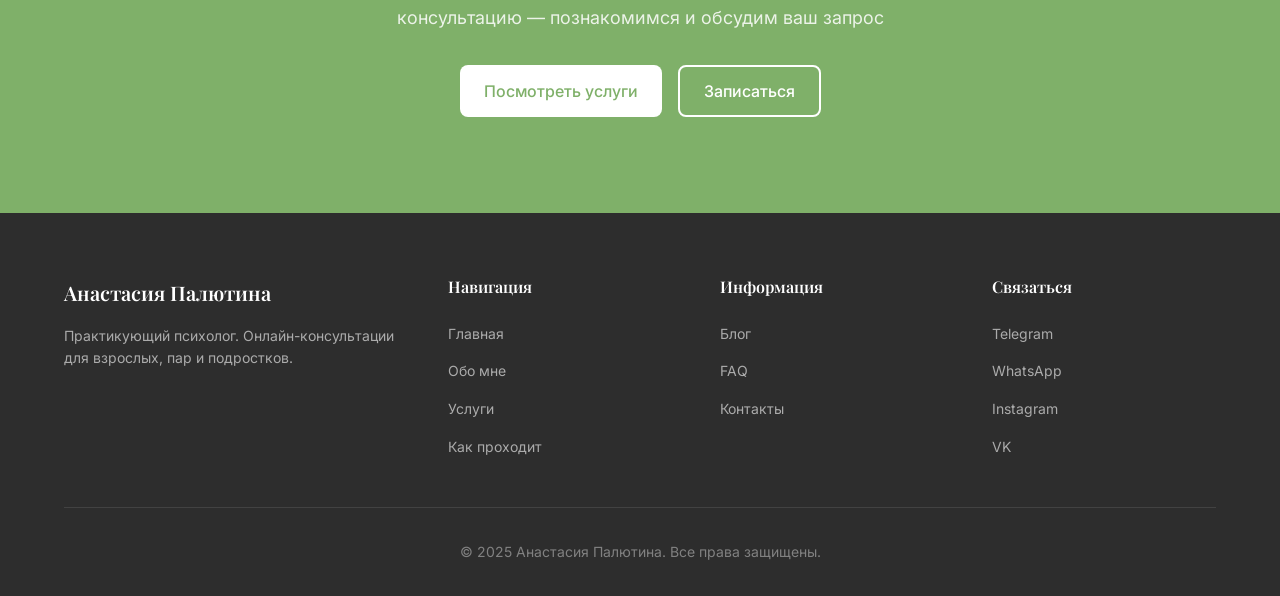
==== commit b5e93392: "Replace placeholder name with 'Анастасия Палютина' across all pages" ====
--- a/site/about.html
+++ b/site/about.html
@@ -22,7 +22,7 @@
             {
                 "@context": "https://schema.org",
                 "@type": "Person",
-                "name": "Имя Фамилия",
+                "name": "Анастасия Палютина",
                 "jobTitle": "Психолог",
                 "description": "Практикующий психолог, работаю со взрослыми, парами и подростками. Помогаю справиться с тревогой, трудностями в отношениях, стрессом и жизненными кризисами.",
                 "url": "/about.html",
@@ -50,7 +50,7 @@
         <!-- ========== HEADER ========== -->
         <header class="header">
             <div class="container header__inner">
-                <a href="index.html" class="header__logo">Имя Фамилия</a>
+                <a href="index.html" class="header__logo">Анастасия Палютина</a>
                 <nav class="header__nav">
                     <ul class="header__nav-list">
                         <li>
@@ -399,7 +399,7 @@
             <div class="container">
                 <div class="footer__inner">
                     <div class="footer__brand">
-                        <div class="footer__logo">Имя Фамилия</div>
+                        <div class="footer__logo">Анастасия Палютина</div>
                         <p>
                             Практикующий психолог. Онлайн-консультации для
                             взрослых, пар и подростков.
@@ -491,7 +491,7 @@
                     </div>
                 </div>
                 <div class="footer__bottom">
-                    <p>&copy; 2025 Имя Фамилия. Все права защищены.</p>
+                    <p>&copy; 2025 Анастасия Палютина. Все права защищены.</p>
                 </div>
             </div>
         </footer>
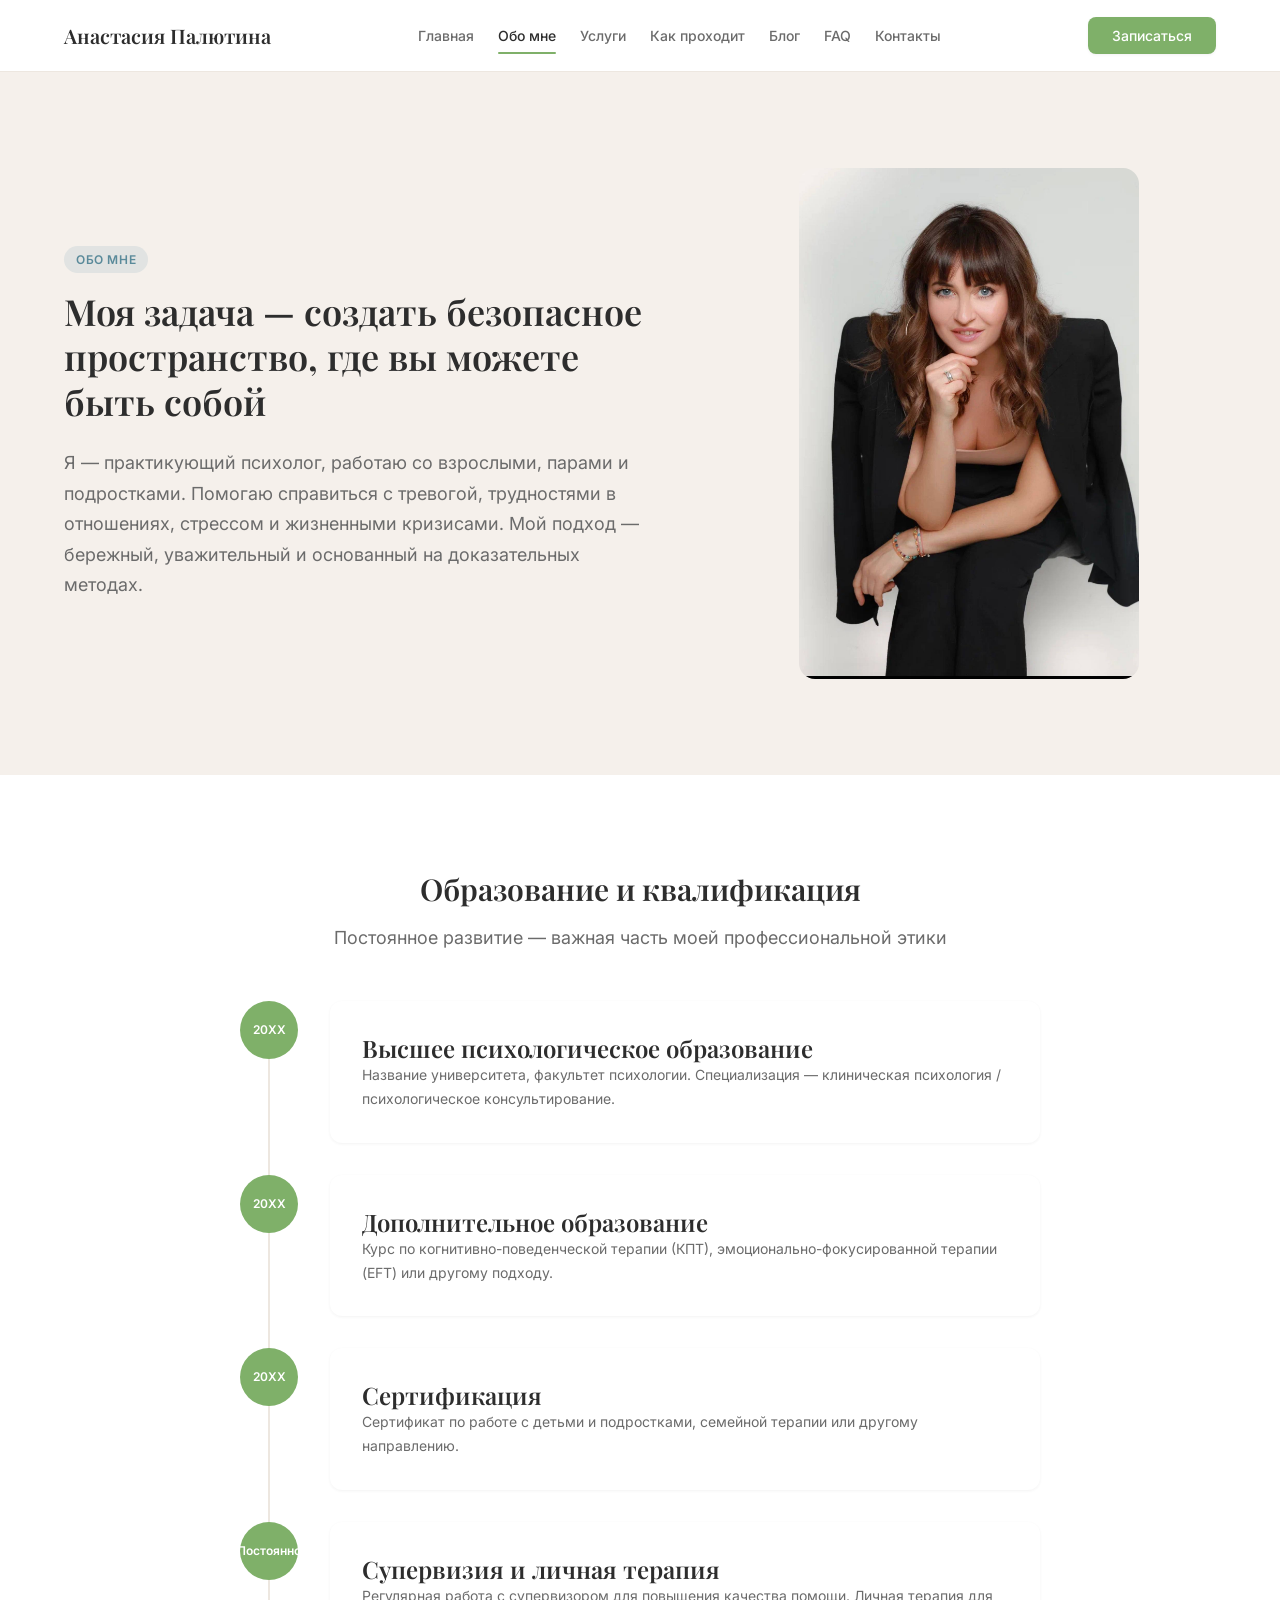
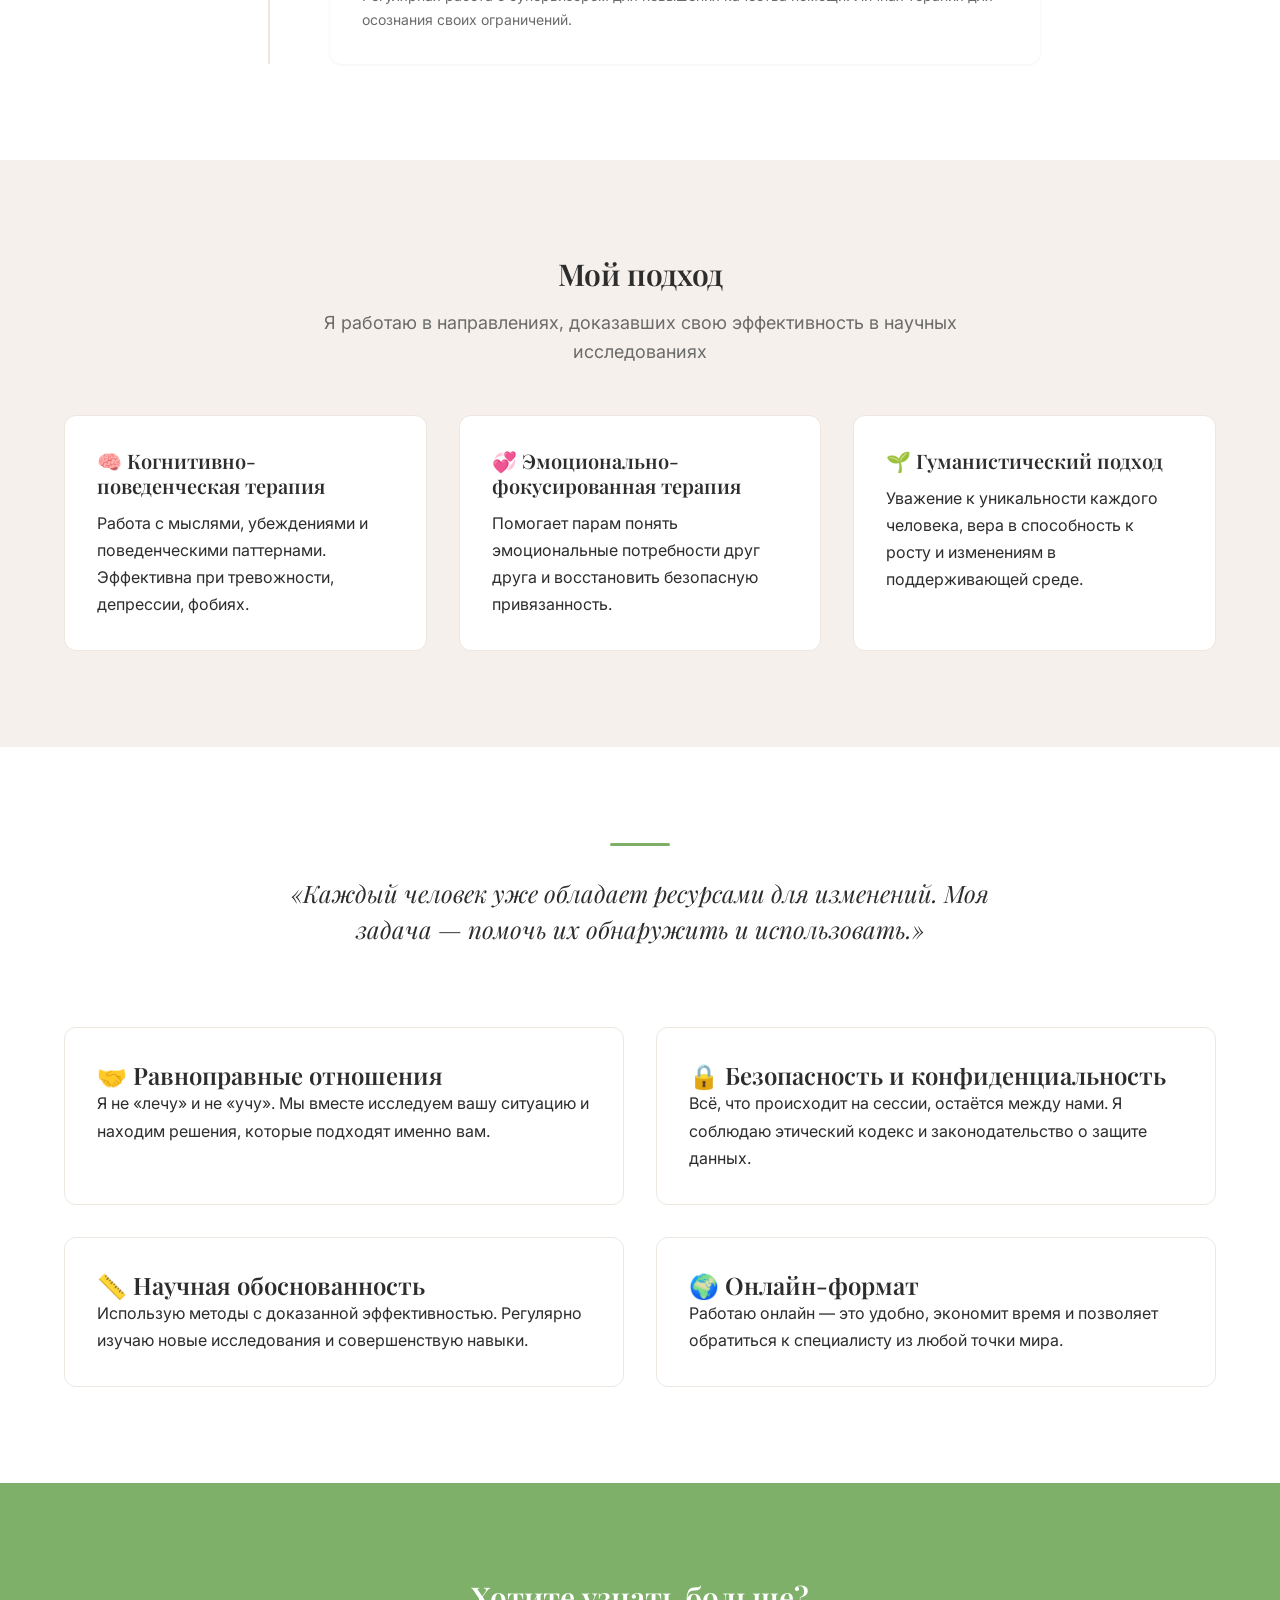
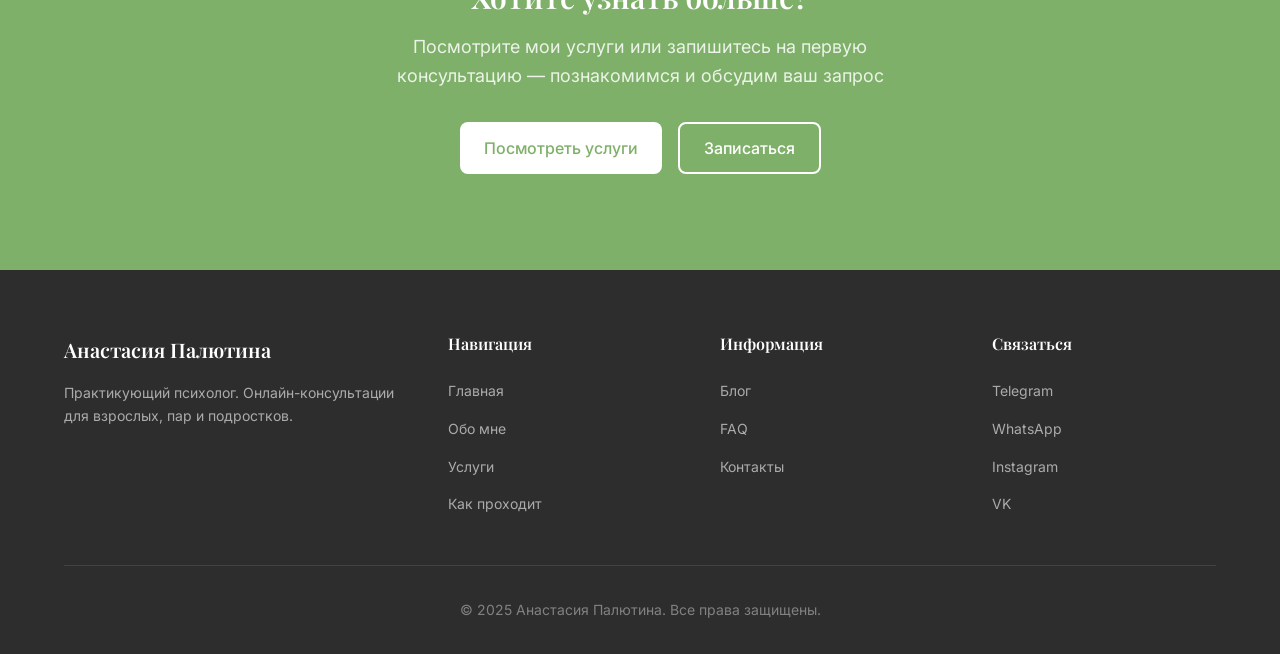
==== commit e29811e0: "Add photo of Анастасия Палютина, replace placeholders" ====
--- a/site/about.html
+++ b/site/about.html
@@ -152,30 +152,16 @@
                         </p>
                     </div>
                     <div class="page-hero__image">
-                        <div class="page-hero__image-placeholder">
-                            <svg
-                                viewBox="0 0 200 200"
-                                fill="none"
-                                xmlns="http://www.w3.org/2000/svg"
-                            >
-                                <circle
-                                    cx="100"
-                                    cy="80"
-                                    r="40"
-                                    fill="#D4A574"
-                                    opacity="0.3"
-                                />
-                                <ellipse
-                                    cx="100"
-                                    cy="170"
-                                    rx="60"
-                                    ry="40"
-                                    fill="#D4A574"
-                                    opacity="0.3"
-                                />
-                            </svg>
-                            <span>Ваше фото</span>
-                        </div>
+                        <img
+                            src="img/Honney.jpg"
+                            alt="Анастасия Палютина"
+                            style="
+                                width: 100%;
+                                max-width: 340px;
+                                border-radius: var(--radius-xl);
+                                object-fit: cover;
+                            "
+                        />
                     </div>
                 </div>
             </div>
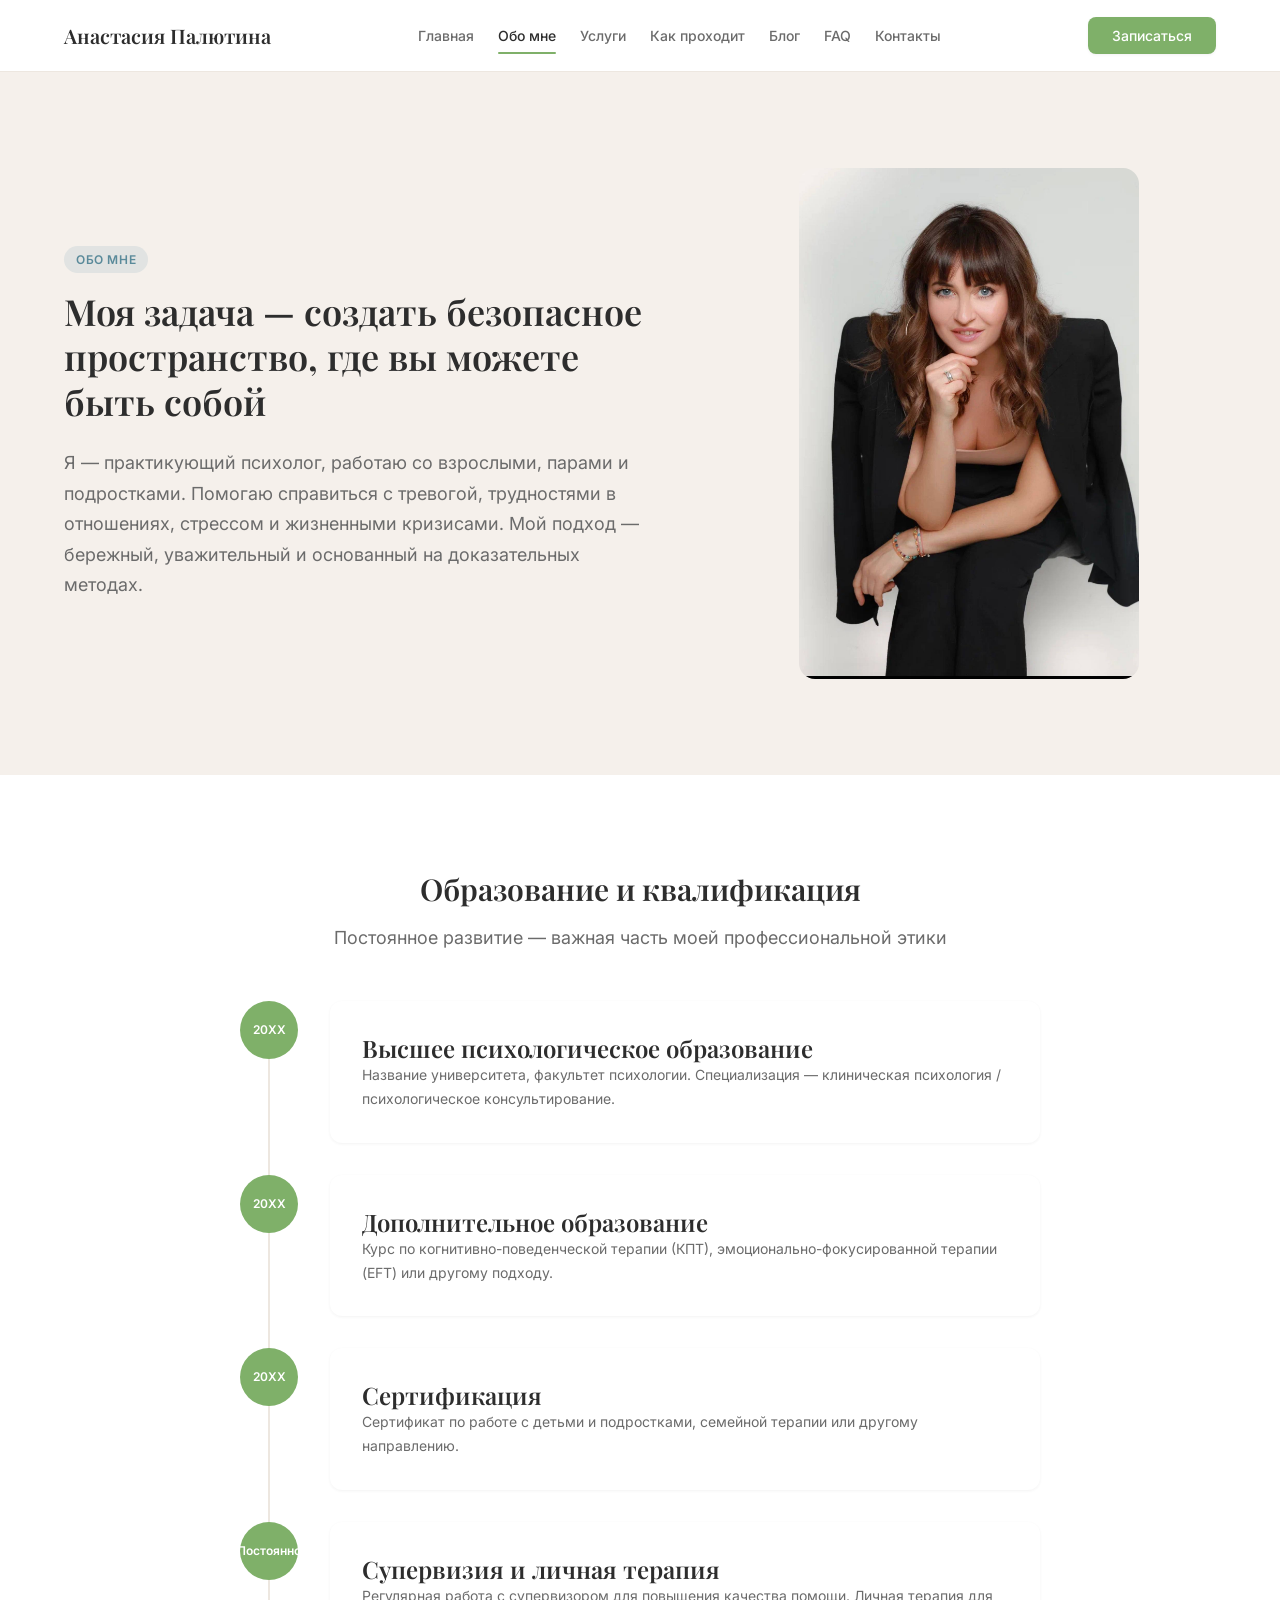
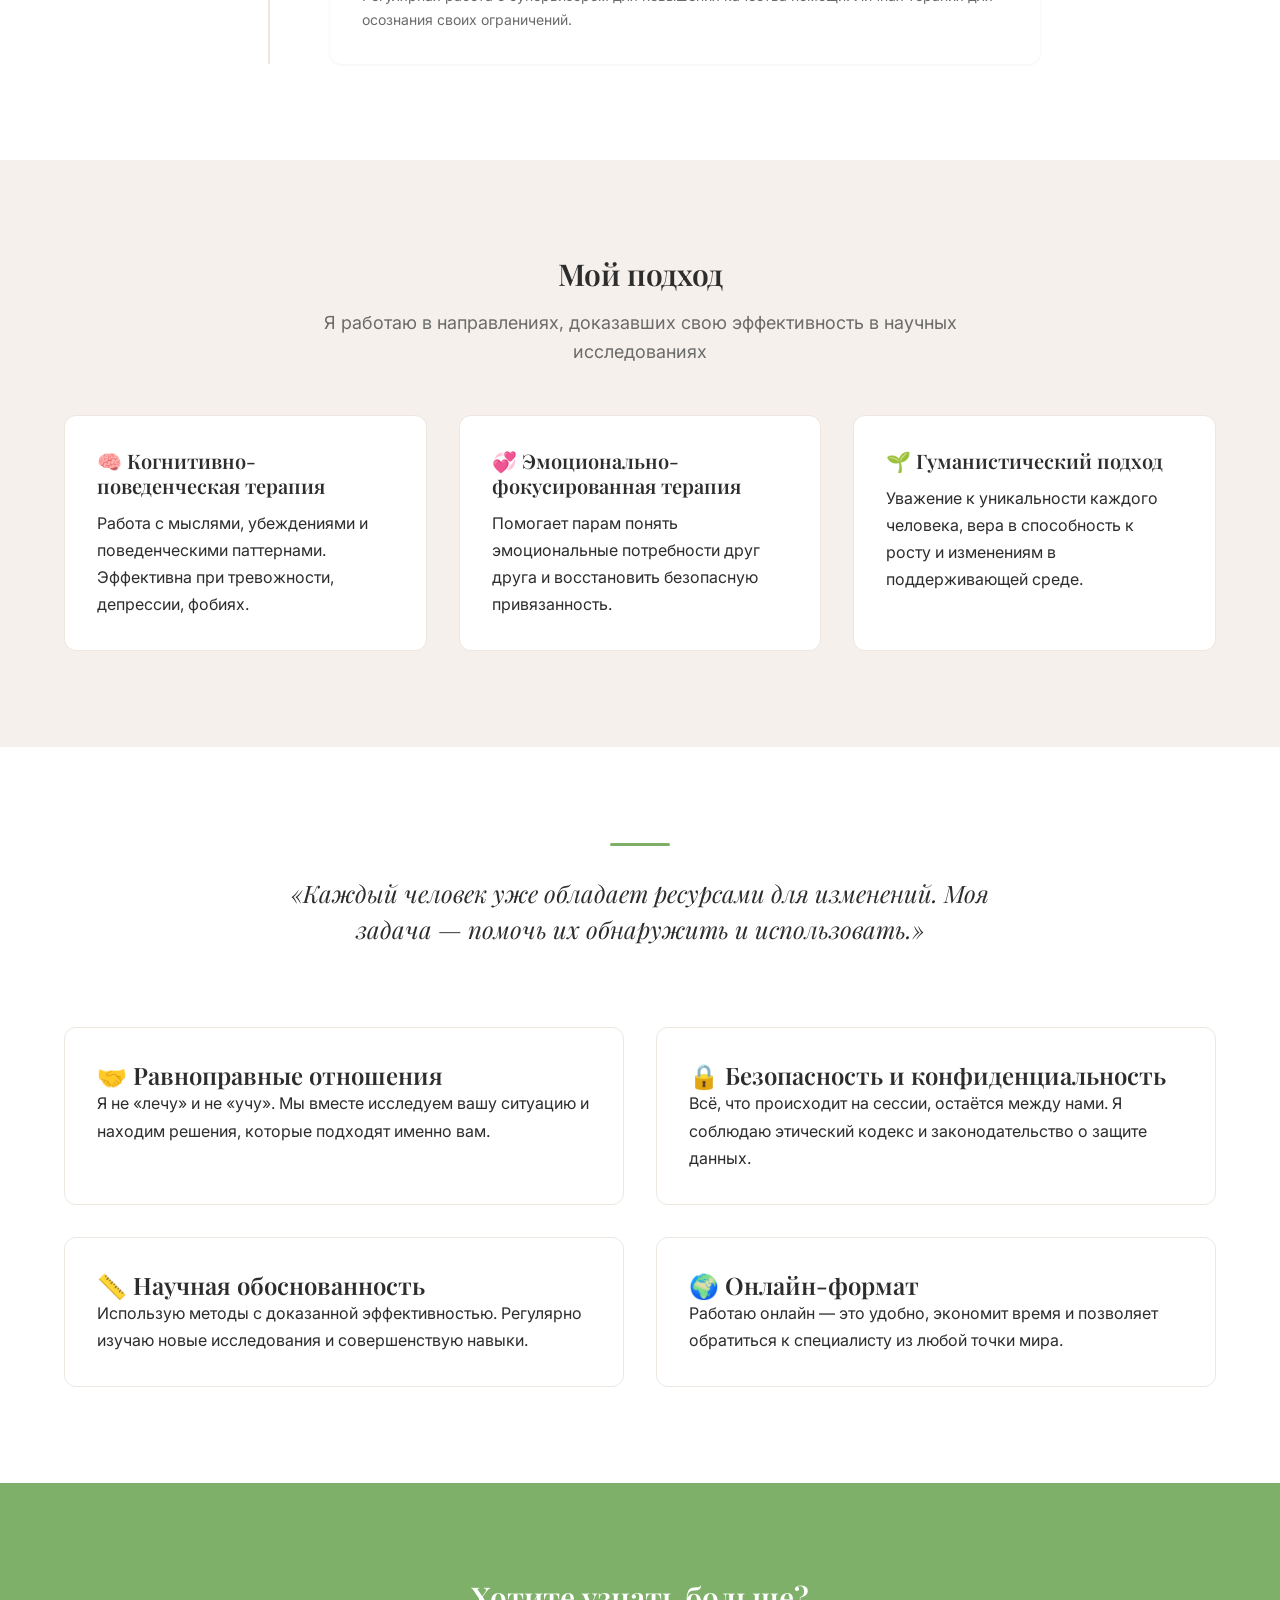
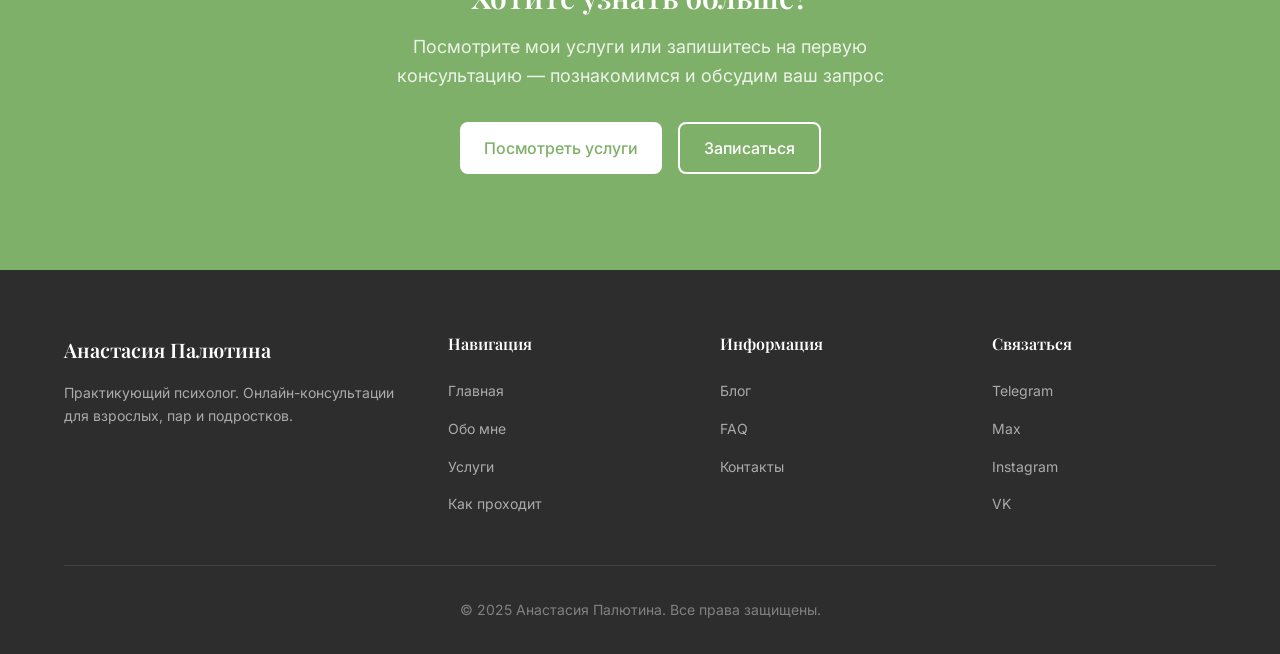
==== commit 932fa05f: "Update Telegram link to @nastya_palyutina; replace WhatsApp with Max" ====
--- a/site/about.html
+++ b/site/about.html
@@ -27,7 +27,7 @@
                 "description": "Практикующий психолог, работаю со взрослыми, парами и подростками. Помогаю справиться с тревогой, трудностями в отношениях, стрессом и жизненными кризисами.",
                 "url": "/about.html",
                 "sameAs": [
-                    "https://t.me/username",
+                    "https://t.me/nastya_palyutina",
                     "https://wa.me/79001234567",
                     "https://instagram.com/username",
                     "https://vk.com/username"
@@ -439,7 +439,7 @@
                         <ul class="footer__list">
                             <li>
                                 <a
-                                    href="https://t.me/username"
+                                    href="https://t.me/nastya_palyutina"
                                     class="footer__link"
                                     target="_blank"
                                     rel="noopener"
@@ -452,7 +452,7 @@
                                     class="footer__link"
                                     target="_blank"
                                     rel="noopener"
-                                    >WhatsApp</a
+                                    >Max</a
                                 >
                             </li>
                             <li>
